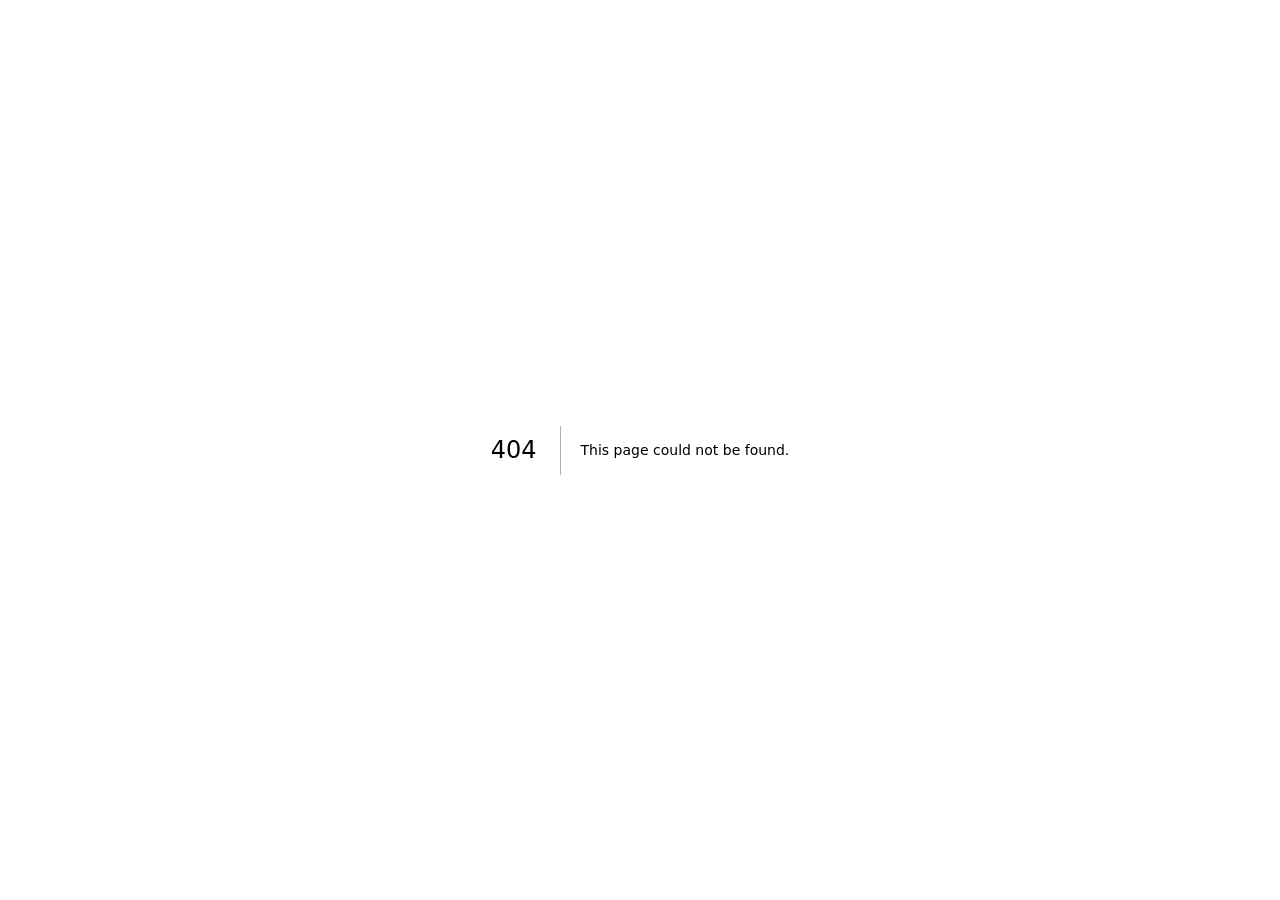
==== 404/index.html @ 416283ec "Publish KineGrant static mirror" ====
<!DOCTYPE html><html lang="en"><head><meta charSet="utf-8"/><meta name="viewport" content="width=device-width, initial-scale=1"/><link rel="stylesheet" href="/_next/static/chunks/05wxyeda-lug-.css" data-precedence="next"/><link rel="preload" as="script" fetchPriority="low" href="/_next/static/chunks/0iv.5nzm~z~~9.js"/><script src="/_next/static/chunks/0exk0m7adlla-.js" async=""></script><script src="/_next/static/chunks/0lmq5h3l.1c9l.js" async=""></script><script src="/_next/static/chunks/05ruqmfx568d3.js" async=""></script><script src="/_next/static/chunks/turbopack-05.h6div.1amm.js" async=""></script><script src="/_next/static/chunks/0pi6sxr_8rcpf.js" async=""></script><script src="/_next/static/chunks/176op1ci1oflp.js" async=""></script><meta name="robots" content="noindex"/><title>404: This page could not be found.</title><title>KineGrant | Physical AI Authorization Protocol</title><meta name="description" content="KineGrant is an experimental open protocol for authorizing specific robot and machine actions with short-lived capabilities, local verification, replay protection, and signed receipts."/><meta name="application-name" content="KineGrant Protocol"/><link rel="author" href="https://github.com/zoahdev/kinegrant-protocol"/><meta name="author" content="KineGrant contributors"/><link rel="manifest" href="/manifest.webmanifest"/><meta name="keywords" content="physical AI authorization,robot authorization protocol,machine authorization,robotics security,embodied AI security,short-lived capability,local action gate,replay protection,signed action receipt,KGP-001,物理 AI 授权,机器人动作授权,机器行动权限,具身智能安全"/><meta name="referrer" content="strict-origin-when-cross-origin"/><meta name="creator" content="KineGrant contributors"/><meta name="publisher" content="KineGrant contributors"/><meta name="robots" content="index, follow"/><meta name="googlebot" content="index, follow, max-video-preview:-1, max-image-preview:large, max-snippet:-1"/><meta name="category" content="technology"/><meta name="codex-preview" content="development"/><link rel="canonical" href="https://zoahdev.github.io/"/><link rel="alternate" type="text/plain" href="https://zoahdev.github.io/llms.txt" title="KineGrant machine-readable project summary"/><link rel="alternate" type="text/plain" href="https://zoahdev.github.io/llms-zh.txt" title="KineGrant 中文机器可读摘要"/><meta property="og:title" content="KineGrant | Physical AI Authorization Protocol"/><meta property="og:description" content="An open permission layer between AI decisions and physical machine actions: request, policy, short-lived capability, local gate, action, signed receipt."/><meta property="og:url" content="https://zoahdev.github.io/"/><meta property="og:site_name" content="KineGrant Protocol"/><meta property="og:locale" content="en_US"/><meta property="og:image" content="https://zoahdev.github.io/kinegrant-og.png"/><meta property="og:image:width" content="1200"/><meta property="og:image:height" content="630"/><meta property="og:image:alt" content="KineGrant authorization infrastructure for Physical AI"/><meta property="og:type" content="website"/><meta name="twitter:card" content="summary_large_image"/><meta name="twitter:title" content="KineGrant | Physical AI Authorization Protocol"/><meta name="twitter:description" content="An open permission layer between AI decisions and physical machine actions."/><meta name="twitter:image" content="https://zoahdev.github.io/kinegrant-og.png"/><link rel="shortcut icon" href="/favicon.svg"/><link rel="icon" href="/favicon.svg"/><link rel="apple-touch-icon" href="/favicon.svg"/><script src="/_next/static/chunks/03~yq9q893hmn.js" noModule=""></script></head><body><div hidden=""><!--$--><!--/$--></div><div style="font-family:system-ui,&quot;Segoe UI&quot;,Roboto,Helvetica,Arial,sans-serif,&quot;Apple Color Emoji&quot;,&quot;Segoe UI Emoji&quot;;height:100vh;text-align:center;display:flex;flex-direction:column;align-items:center;justify-content:center"><div><style>body{color:#000;background:#fff;margin:0}.next-error-h1{border-right:1px solid rgba(0,0,0,.3)}@media (prefers-color-scheme:dark){body{color:#fff;background:#000}.next-error-h1{border-right:1px solid rgba(255,255,255,.3)}}</style><h1 class="next-error-h1" style="display:inline-block;margin:0 20px 0 0;padding:0 23px 0 0;font-size:24px;font-weight:500;vertical-align:top;line-height:49px">404</h1><div style="display:inline-block"><h2 style="font-size:14px;font-weight:400;line-height:49px;margin:0">This page could not be found.</h2></div></div></div><!--$--><!--/$--><script src="/_next/static/chunks/0iv.5nzm~z~~9.js" id="_R_" async=""></script><script>(self.__next_f=self.__next_f||[]).push([0])</script><script>self.__next_f.push([1,"1:\"$Sreact.fragment\"\n2:I[39011,[\"/_next/static/chunks/0pi6sxr_8rcpf.js\",\"/_next/static/chunks/176op1ci1oflp.js\"],\"default\"]\n3:I[37771,[\"/_next/static/chunks/0pi6sxr_8rcpf.js\",\"/_next/static/chunks/176op1ci1oflp.js\"],\"default\"]\n4:I[6391,[\"/_next/static/chunks/0pi6sxr_8rcpf.js\",\"/_next/static/chunks/176op1ci1oflp.js\"],\"OutletBoundary\"]\n5:\"$Sreact.suspense\"\n8:I[6391,[\"/_next/static/chunks/0pi6sxr_8rcpf.js\",\"/_next/static/chunks/176op1ci1oflp.js\"],\"ViewportBoundary\"]\na:I[6391,[\"/_next/static/chunks/0pi6sxr_8rcpf.js\",\"/_next/static/chunks/176op1ci1oflp.js\"],\"MetadataBoundary\"]\nc:I[65857,[\"/_next/static/chunks/0pi6sxr_8rcpf.js\",\"/_next/static/chunks/176op1ci1oflp.js\"],\"default\",1]\n:HL[\"/_next/static/chunks/05wxyeda-lug-.css\",\"style\"]\n"])</script><script>self.__next_f.push([1,"0:{\"P\":null,\"c\":[\"\",\"_not-found\",\"\"],\"q\":\"\",\"i\":false,\"f\":[[[\"\",{\"children\":[\"/_not-found\",{\"children\":[\"__PAGE__\",{}]}]},\"$undefined\",\"$undefined\",16],[[\"$\",\"$1\",\"c\",{\"children\":[[[\"$\",\"link\",\"0\",{\"rel\":\"stylesheet\",\"href\":\"/_next/static/chunks/05wxyeda-lug-.css\",\"precedence\":\"next\",\"crossOrigin\":\"$undefined\",\"nonce\":\"$undefined\"}],[\"$\",\"script\",\"script-0\",{\"src\":\"/_next/static/chunks/0pi6sxr_8rcpf.js\",\"async\":true,\"nonce\":\"$undefined\"}],[\"$\",\"script\",\"script-1\",{\"src\":\"/_next/static/chunks/176op1ci1oflp.js\",\"async\":true,\"nonce\":\"$undefined\"}]],[\"$\",\"html\",null,{\"lang\":\"en\",\"children\":[\"$\",\"body\",null,{\"children\":[\"$\",\"$L2\",null,{\"parallelRouterKey\":\"children\",\"error\":\"$undefined\",\"errorStyles\":\"$undefined\",\"errorScripts\":\"$undefined\",\"template\":[\"$\",\"$L3\",null,{}],\"templateStyles\":\"$undefined\",\"templateScripts\":\"$undefined\",\"notFound\":[[[\"$\",\"title\",null,{\"children\":\"404: This page could not be found.\"}],[\"$\",\"div\",null,{\"style\":{\"fontFamily\":\"system-ui,\\\"Segoe UI\\\",Roboto,Helvetica,Arial,sans-serif,\\\"Apple Color Emoji\\\",\\\"Segoe UI Emoji\\\"\",\"height\":\"100vh\",\"textAlign\":\"center\",\"display\":\"flex\",\"flexDirection\":\"column\",\"alignItems\":\"center\",\"justifyContent\":\"center\"},\"children\":[\"$\",\"div\",null,{\"children\":[[\"$\",\"style\",null,{\"dangerouslySetInnerHTML\":{\"__html\":\"body{color:#000;background:#fff;margin:0}.next-error-h1{border-right:1px solid rgba(0,0,0,.3)}@media (prefers-color-scheme:dark){body{color:#fff;background:#000}.next-error-h1{border-right:1px solid rgba(255,255,255,.3)}}\"}}],[\"$\",\"h1\",null,{\"className\":\"next-error-h1\",\"style\":{\"display\":\"inline-block\",\"margin\":\"0 20px 0 0\",\"padding\":\"0 23px 0 0\",\"fontSize\":24,\"fontWeight\":500,\"verticalAlign\":\"top\",\"lineHeight\":\"49px\"},\"children\":404}],[\"$\",\"div\",null,{\"style\":{\"display\":\"inline-block\"},\"children\":[\"$\",\"h2\",null,{\"style\":{\"fontSize\":14,\"fontWeight\":400,\"lineHeight\":\"49px\",\"margin\":0},\"children\":\"This page could not be found.\"}]}]]}]}]],[]],\"forbidden\":\"$undefined\",\"unauthorized\":\"$undefined\"}]}]}]]}],{\"children\":[[\"$\",\"$1\",\"c\",{\"children\":[null,[\"$\",\"$L2\",null,{\"parallelRouterKey\":\"children\",\"error\":\"$undefined\",\"errorStyles\":\"$undefined\",\"errorScripts\":\"$undefined\",\"template\":[\"$\",\"$L3\",null,{}],\"templateStyles\":\"$undefined\",\"templateScripts\":\"$undefined\",\"notFound\":\"$undefined\",\"forbidden\":\"$undefined\",\"unauthorized\":\"$undefined\"}]]}],{\"children\":[[\"$\",\"$1\",\"c\",{\"children\":[[[\"$\",\"title\",null,{\"children\":\"404: This page could not be found.\"}],[\"$\",\"div\",null,{\"style\":\"$0:f:0:1:0:props:children:1:props:children:props:children:props:notFound:0:1:props:style\",\"children\":[\"$\",\"div\",null,{\"children\":[[\"$\",\"style\",null,{\"dangerouslySetInnerHTML\":{\"__html\":\"body{color:#000;background:#fff;margin:0}.next-error-h1{border-right:1px solid rgba(0,0,0,.3)}@media (prefers-color-scheme:dark){body{color:#fff;background:#000}.next-error-h1{border-right:1px solid rgba(255,255,255,.3)}}\"}}],[\"$\",\"h1\",null,{\"className\":\"next-error-h1\",\"style\":\"$0:f:0:1:0:props:children:1:props:children:props:children:props:notFound:0:1:props:children:props:children:1:props:style\",\"children\":404}],[\"$\",\"div\",null,{\"style\":\"$0:f:0:1:0:props:children:1:props:children:props:children:props:notFound:0:1:props:children:props:children:2:props:style\",\"children\":[\"$\",\"h2\",null,{\"style\":\"$0:f:0:1:0:props:children:1:props:children:props:children:props:notFound:0:1:props:children:props:children:2:props:children:props:style\",\"children\":\"This page could not be found.\"}]}]]}]}]],null,[\"$\",\"$L4\",null,{\"children\":[\"$\",\"$5\",null,{\"name\":\"Next.MetadataOutlet\",\"children\":\"$@6\"}]}]]}],{},null,false,null]},null,false,\"$@7\"]},null,false,null],[\"$\",\"$1\",\"h\",{\"children\":[[\"$\",\"meta\",null,{\"name\":\"robots\",\"content\":\"noindex\"}],[\"$\",\"$L8\",null,{\"children\":\"$L9\"}],[\"$\",\"div\",null,{\"hidden\":true,\"children\":[\"$\",\"$La\",null,{\"children\":[\"$\",\"$5\",null,{\"name\":\"Next.Metadata\",\"children\":\"$Lb\"}]}]}],null]}],false]],\"m\":\"$undefined\",\"G\":[\"$c\",[[\"$\",\"link\",\"0\",{\"rel\":\"stylesheet\",\"href\":\"/_next/static/chunks/05wxyeda-lug-.css\",\"precedence\":\"next\",\"crossOrigin\":\"$undefined\",\"nonce\":\"$undefined\"}]]],\"S\":true,\"h\":null,\"s\":\"$undefined\",\"l\":\"$undefined\",\"p\":\"$undefined\",\"d\":\"$undefined\",\"b\":\"Wu-UMVhbL7AXrBmIjiFfV\"}\n"])</script><script>self.__next_f.push([1,"d:[]\n7:\"$Wd\"\n"])</script><script>self.__next_f.push([1,"9:[[\"$\",\"meta\",\"0\",{\"charSet\":\"utf-8\"}],[\"$\",\"meta\",\"1\",{\"name\":\"viewport\",\"content\":\"width=device-width, initial-scale=1\"}]]\n"])</script><script>self.__next_f.push([1,"e:I[35167,[\"/_next/static/chunks/0pi6sxr_8rcpf.js\",\"/_next/static/chunks/176op1ci1oflp.js\"],\"IconMark\"]\n6:null\n"])</script><script>self.__next_f.push([1,"b:[[\"$\",\"title\",\"0\",{\"children\":\"KineGrant | Physical AI Authorization Protocol\"}],[\"$\",\"meta\",\"1\",{\"name\":\"description\",\"content\":\"KineGrant is an experimental open protocol for authorizing specific robot and machine actions with short-lived capabilities, local verification, replay protection, and signed receipts.\"}],[\"$\",\"meta\",\"2\",{\"name\":\"application-name\",\"content\":\"KineGrant Protocol\"}],[\"$\",\"link\",\"3\",{\"rel\":\"author\",\"href\":\"https://github.com/zoahdev/kinegrant-protocol\"}],[\"$\",\"meta\",\"4\",{\"name\":\"author\",\"content\":\"KineGrant contributors\"}],[\"$\",\"link\",\"5\",{\"rel\":\"manifest\",\"href\":\"/manifest.webmanifest\",\"crossOrigin\":\"$undefined\"}],[\"$\",\"meta\",\"6\",{\"name\":\"keywords\",\"content\":\"physical AI authorization,robot authorization protocol,machine authorization,robotics security,embodied AI security,short-lived capability,local action gate,replay protection,signed action receipt,KGP-001,物理 AI 授权,机器人动作授权,机器行动权限,具身智能安全\"}],[\"$\",\"meta\",\"7\",{\"name\":\"referrer\",\"content\":\"strict-origin-when-cross-origin\"}],[\"$\",\"meta\",\"8\",{\"name\":\"creator\",\"content\":\"KineGrant contributors\"}],[\"$\",\"meta\",\"9\",{\"name\":\"publisher\",\"content\":\"KineGrant contributors\"}],[\"$\",\"meta\",\"10\",{\"name\":\"robots\",\"content\":\"index, follow\"}],[\"$\",\"meta\",\"11\",{\"name\":\"googlebot\",\"content\":\"index, follow, max-video-preview:-1, max-image-preview:large, max-snippet:-1\"}],[\"$\",\"meta\",\"12\",{\"name\":\"category\",\"content\":\"technology\"}],[\"$\",\"meta\",\"13\",{\"name\":\"codex-preview\",\"content\":\"development\"}],[\"$\",\"link\",\"14\",{\"rel\":\"canonical\",\"href\":\"https://zoahdev.github.io/\"}],[\"$\",\"link\",\"15\",{\"rel\":\"alternate\",\"type\":\"text/plain\",\"href\":\"https://zoahdev.github.io/llms.txt\",\"title\":\"KineGrant machine-readable project summary\"}],[\"$\",\"link\",\"16\",{\"rel\":\"alternate\",\"type\":\"text/plain\",\"href\":\"https://zoahdev.github.io/llms-zh.txt\",\"title\":\"KineGrant 中文机器可读摘要\"}],[\"$\",\"meta\",\"17\",{\"property\":\"og:title\",\"content\":\"KineGrant | Physical AI Authorization Protocol\"}],[\"$\",\"meta\",\"18\",{\"property\":\"og:description\",\"content\":\"An open permission layer between AI decisions and physical machine actions: request, policy, short-lived capability, local gate, action, signed receipt.\"}],[\"$\",\"meta\",\"19\",{\"property\":\"og:url\",\"content\":\"https://zoahdev.github.io/\"}],[\"$\",\"meta\",\"20\",{\"property\":\"og:site_name\",\"content\":\"KineGrant Protocol\"}],[\"$\",\"meta\",\"21\",{\"property\":\"og:locale\",\"content\":\"en_US\"}],[\"$\",\"meta\",\"22\",{\"property\":\"og:image\",\"content\":\"https://zoahdev.github.io/kinegrant-og.png\"}],[\"$\",\"meta\",\"23\",{\"property\":\"og:image:width\",\"content\":\"1200\"}],[\"$\",\"meta\",\"24\",{\"property\":\"og:image:height\",\"content\":\"630\"}],[\"$\",\"meta\",\"25\",{\"property\":\"og:image:alt\",\"content\":\"KineGrant authorization infrastructure for Physical AI\"}],[\"$\",\"meta\",\"26\",{\"property\":\"og:type\",\"content\":\"website\"}],[\"$\",\"meta\",\"27\",{\"name\":\"twitter:card\",\"content\":\"summary_large_image\"}],[\"$\",\"meta\",\"28\",{\"name\":\"twitter:title\",\"content\":\"KineGrant | Physical AI Authorization Protocol\"}],[\"$\",\"meta\",\"29\",{\"name\":\"twitter:description\",\"content\":\"An open permission layer between AI decisions and physical machine actions.\"}],[\"$\",\"meta\",\"30\",{\"name\":\"twitter:image\",\"content\":\"https://zoahdev.github.io/kinegrant-og.png\"}],[\"$\",\"link\",\"31\",{\"rel\":\"shortcut icon\",\"href\":\"/favicon.svg\"}],[\"$\",\"link\",\"32\",{\"rel\":\"icon\",\"href\":\"/favicon.svg\"}],[\"$\",\"link\",\"33\",{\"rel\":\"apple-touch-icon\",\"href\":\"/favicon.svg\"}],[\"$\",\"$Le\",\"34\",{}]]\n"])</script></body></html>
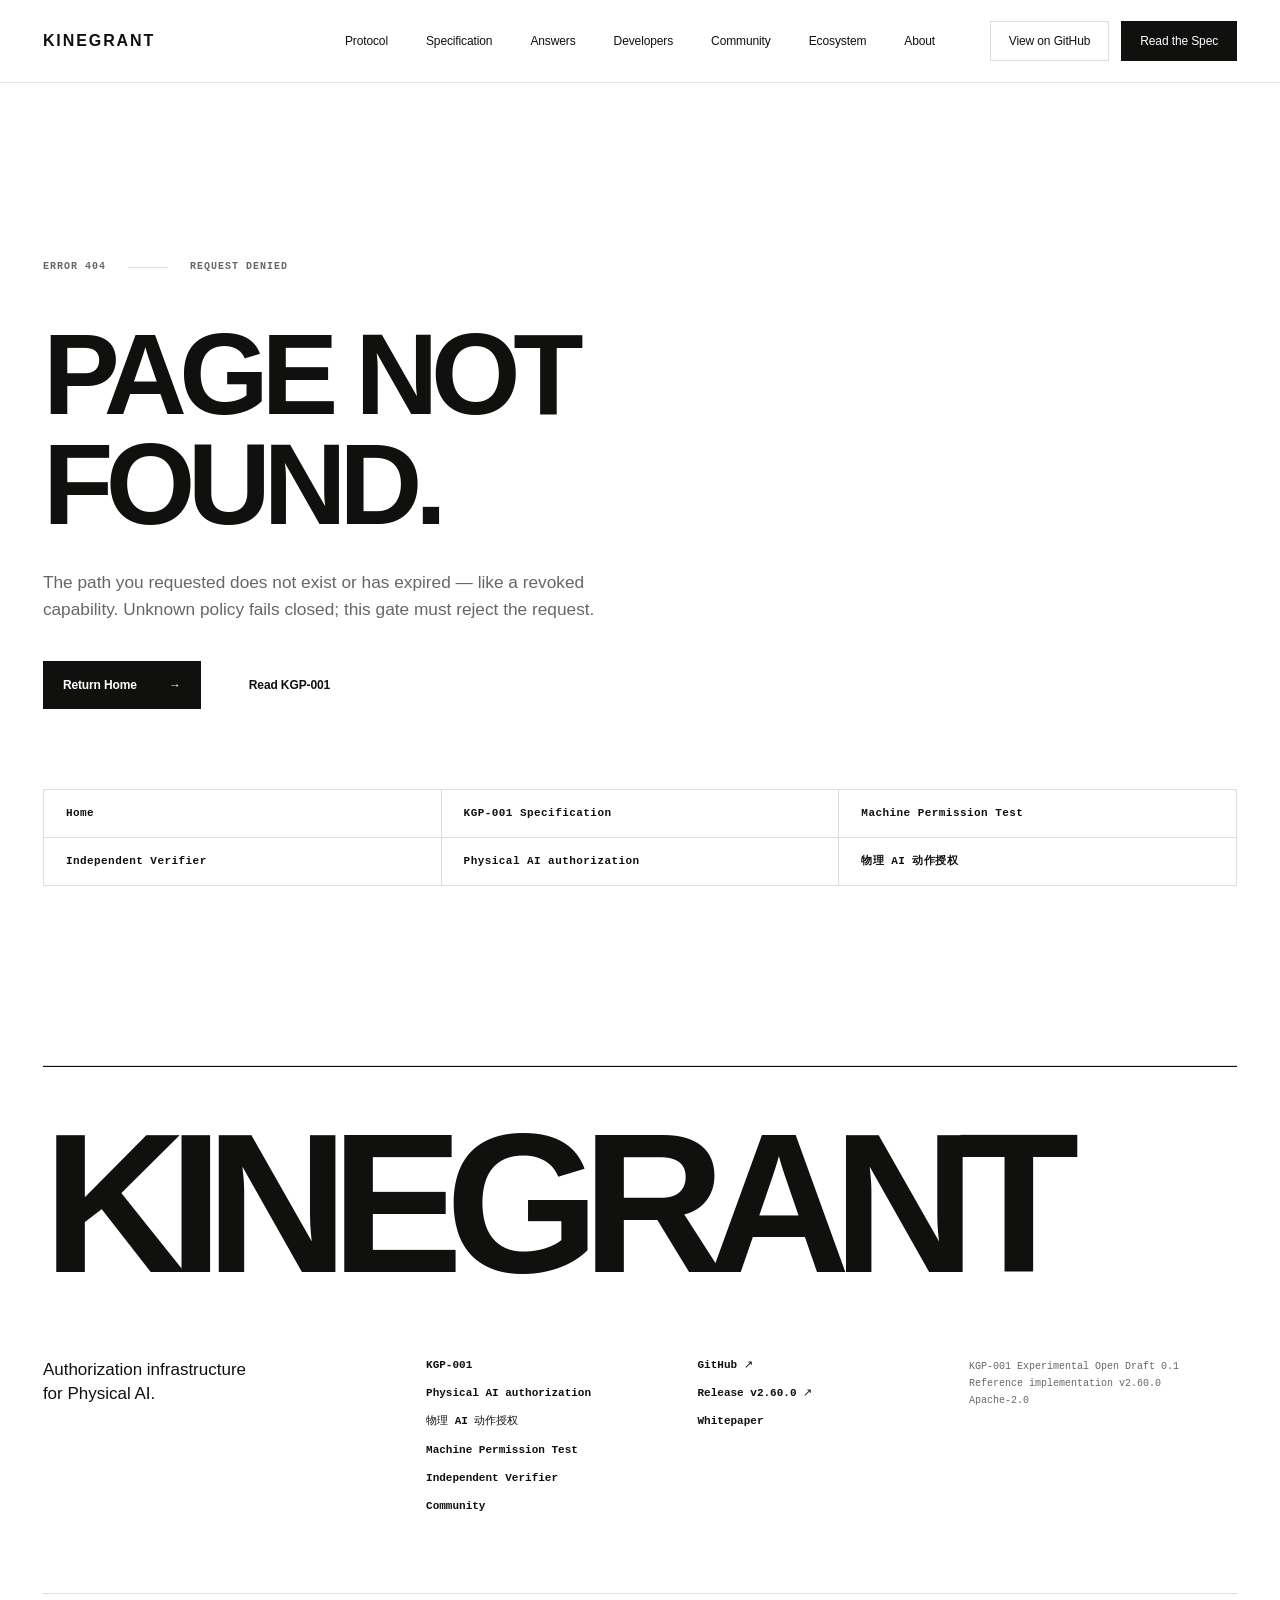
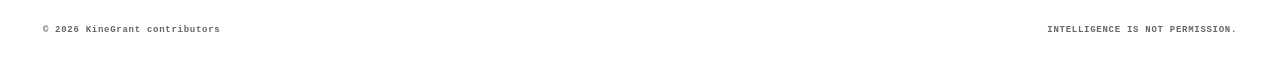
==== commit 8886c040: "Publish static mirror with community pages" ====
--- a/404/index.html
+++ b/404/index.html
@@ -1 +1 @@
-<!DOCTYPE html><html lang="en"><head><meta charSet="utf-8"/><meta name="viewport" content="width=device-width, initial-scale=1"/><link rel="stylesheet" href="/_next/static/chunks/05wxyeda-lug-.css" data-precedence="next"/><link rel="preload" as="script" fetchPriority="low" href="/_next/static/chunks/0iv.5nzm~z~~9.js"/><script src="/_next/static/chunks/0exk0m7adlla-.js" async=""></script><script src="/_next/static/chunks/0lmq5h3l.1c9l.js" async=""></script><script src="/_next/static/chunks/05ruqmfx568d3.js" async=""></script><script src="/_next/static/chunks/turbopack-05.h6div.1amm.js" async=""></script><script src="/_next/static/chunks/0pi6sxr_8rcpf.js" async=""></script><script src="/_next/static/chunks/176op1ci1oflp.js" async=""></script><meta name="robots" content="noindex"/><title>404: This page could not be found.</title><title>KineGrant | Physical AI Authorization Protocol</title><meta name="description" content="KineGrant is an experimental open protocol for authorizing specific robot and machine actions with short-lived capabilities, local verification, replay protection, and signed receipts."/><meta name="application-name" content="KineGrant Protocol"/><link rel="author" href="https://github.com/zoahdev/kinegrant-protocol"/><meta name="author" content="KineGrant contributors"/><link rel="manifest" href="/manifest.webmanifest"/><meta name="keywords" content="physical AI authorization,robot authorization protocol,machine authorization,robotics security,embodied AI security,short-lived capability,local action gate,replay protection,signed action receipt,KGP-001,物理 AI 授权,机器人动作授权,机器行动权限,具身智能安全"/><meta name="referrer" content="strict-origin-when-cross-origin"/><meta name="creator" content="KineGrant contributors"/><meta name="publisher" content="KineGrant contributors"/><meta name="robots" content="index, follow"/><meta name="googlebot" content="index, follow, max-video-preview:-1, max-image-preview:large, max-snippet:-1"/><meta name="category" content="technology"/><meta name="codex-preview" content="development"/><link rel="canonical" href="https://zoahdev.github.io/"/><link rel="alternate" type="text/plain" href="https://zoahdev.github.io/llms.txt" title="KineGrant machine-readable project summary"/><link rel="alternate" type="text/plain" href="https://zoahdev.github.io/llms-zh.txt" title="KineGrant 中文机器可读摘要"/><meta property="og:title" content="KineGrant | Physical AI Authorization Protocol"/><meta property="og:description" content="An open permission layer between AI decisions and physical machine actions: request, policy, short-lived capability, local gate, action, signed receipt."/><meta property="og:url" content="https://zoahdev.github.io/"/><meta property="og:site_name" content="KineGrant Protocol"/><meta property="og:locale" content="en_US"/><meta property="og:image" content="https://zoahdev.github.io/kinegrant-og.png"/><meta property="og:image:width" content="1200"/><meta property="og:image:height" content="630"/><meta property="og:image:alt" content="KineGrant authorization infrastructure for Physical AI"/><meta property="og:type" content="website"/><meta name="twitter:card" content="summary_large_image"/><meta name="twitter:title" content="KineGrant | Physical AI Authorization Protocol"/><meta name="twitter:description" content="An open permission layer between AI decisions and physical machine actions."/><meta name="twitter:image" content="https://zoahdev.github.io/kinegrant-og.png"/><link rel="shortcut icon" href="/favicon.svg"/><link rel="icon" href="/favicon.svg"/><link rel="apple-touch-icon" href="/favicon.svg"/><script src="/_next/static/chunks/03~yq9q893hmn.js" noModule=""></script></head><body><div hidden=""><!--$--><!--/$--></div><div style="font-family:system-ui,&quot;Segoe UI&quot;,Roboto,Helvetica,Arial,sans-serif,&quot;Apple Color Emoji&quot;,&quot;Segoe UI Emoji&quot;;height:100vh;text-align:center;display:flex;flex-direction:column;align-items:center;justify-content:center"><div><style>body{color:#000;background:#fff;margin:0}.next-error-h1{border-right:1px solid rgba(0,0,0,.3)}@media (prefers-color-scheme:dark){body{color:#fff;background:#000}.next-error-h1{border-right:1px solid rgba(255,255,255,.3)}}</style><h1 class="next-error-h1" style="display:inline-block;margin:0 20px 0 0;padding:0 23px 0 0;font-size:24px;font-weight:500;vertical-align:top;line-height:49px">404</h1><div style="display:inline-block"><h2 style="font-size:14px;font-weight:400;line-height:49px;margin:0">This page could not be found.</h2></div></div></div><!--$--><!--/$--><script src="/_next/static/chunks/0iv.5nzm~z~~9.js" id="_R_" async=""></script><script>(self.__next_f=self.__next_f||[]).push([0])</script><script>self.__next_f.push([1,"1:\"$Sreact.fragment\"\n2:I[39011,[\"/_next/static/chunks/0pi6sxr_8rcpf.js\",\"/_next/static/chunks/176op1ci1oflp.js\"],\"default\"]\n3:I[37771,[\"/_next/static/chunks/0pi6sxr_8rcpf.js\",\"/_next/static/chunks/176op1ci1oflp.js\"],\"default\"]\n4:I[6391,[\"/_next/static/chunks/0pi6sxr_8rcpf.js\",\"/_next/static/chunks/176op1ci1oflp.js\"],\"OutletBoundary\"]\n5:\"$Sreact.suspense\"\n8:I[6391,[\"/_next/static/chunks/0pi6sxr_8rcpf.js\",\"/_next/static/chunks/176op1ci1oflp.js\"],\"ViewportBoundary\"]\na:I[6391,[\"/_next/static/chunks/0pi6sxr_8rcpf.js\",\"/_next/static/chunks/176op1ci1oflp.js\"],\"MetadataBoundary\"]\nc:I[65857,[\"/_next/static/chunks/0pi6sxr_8rcpf.js\",\"/_next/static/chunks/176op1ci1oflp.js\"],\"default\",1]\n:HL[\"/_next/static/chunks/05wxyeda-lug-.css\",\"style\"]\n"])</script><script>self.__next_f.push([1,"0:{\"P\":null,\"c\":[\"\",\"_not-found\",\"\"],\"q\":\"\",\"i\":false,\"f\":[[[\"\",{\"children\":[\"/_not-found\",{\"children\":[\"__PAGE__\",{}]}]},\"$undefined\",\"$undefined\",16],[[\"$\",\"$1\",\"c\",{\"children\":[[[\"$\",\"link\",\"0\",{\"rel\":\"stylesheet\",\"href\":\"/_next/static/chunks/05wxyeda-lug-.css\",\"precedence\":\"next\",\"crossOrigin\":\"$undefined\",\"nonce\":\"$undefined\"}],[\"$\",\"script\",\"script-0\",{\"src\":\"/_next/static/chunks/0pi6sxr_8rcpf.js\",\"async\":true,\"nonce\":\"$undefined\"}],[\"$\",\"script\",\"script-1\",{\"src\":\"/_next/static/chunks/176op1ci1oflp.js\",\"async\":true,\"nonce\":\"$undefined\"}]],[\"$\",\"html\",null,{\"lang\":\"en\",\"children\":[\"$\",\"body\",null,{\"children\":[\"$\",\"$L2\",null,{\"parallelRouterKey\":\"children\",\"error\":\"$undefined\",\"errorStyles\":\"$undefined\",\"errorScripts\":\"$undefined\",\"template\":[\"$\",\"$L3\",null,{}],\"templateStyles\":\"$undefined\",\"templateScripts\":\"$undefined\",\"notFound\":[[[\"$\",\"title\",null,{\"children\":\"404: This page could not be found.\"}],[\"$\",\"div\",null,{\"style\":{\"fontFamily\":\"system-ui,\\\"Segoe UI\\\",Roboto,Helvetica,Arial,sans-serif,\\\"Apple Color Emoji\\\",\\\"Segoe UI Emoji\\\"\",\"height\":\"100vh\",\"textAlign\":\"center\",\"display\":\"flex\",\"flexDirection\":\"column\",\"alignItems\":\"center\",\"justifyContent\":\"center\"},\"children\":[\"$\",\"div\",null,{\"children\":[[\"$\",\"style\",null,{\"dangerouslySetInnerHTML\":{\"__html\":\"body{color:#000;background:#fff;margin:0}.next-error-h1{border-right:1px solid rgba(0,0,0,.3)}@media (prefers-color-scheme:dark){body{color:#fff;background:#000}.next-error-h1{border-right:1px solid rgba(255,255,255,.3)}}\"}}],[\"$\",\"h1\",null,{\"className\":\"next-error-h1\",\"style\":{\"display\":\"inline-block\",\"margin\":\"0 20px 0 0\",\"padding\":\"0 23px 0 0\",\"fontSize\":24,\"fontWeight\":500,\"verticalAlign\":\"top\",\"lineHeight\":\"49px\"},\"children\":404}],[\"$\",\"div\",null,{\"style\":{\"display\":\"inline-block\"},\"children\":[\"$\",\"h2\",null,{\"style\":{\"fontSize\":14,\"fontWeight\":400,\"lineHeight\":\"49px\",\"margin\":0},\"children\":\"This page could not be found.\"}]}]]}]}]],[]],\"forbidden\":\"$undefined\",\"unauthorized\":\"$undefined\"}]}]}]]}],{\"children\":[[\"$\",\"$1\",\"c\",{\"children\":[null,[\"$\",\"$L2\",null,{\"parallelRouterKey\":\"children\",\"error\":\"$undefined\",\"errorStyles\":\"$undefined\",\"errorScripts\":\"$undefined\",\"template\":[\"$\",\"$L3\",null,{}],\"templateStyles\":\"$undefined\",\"templateScripts\":\"$undefined\",\"notFound\":\"$undefined\",\"forbidden\":\"$undefined\",\"unauthorized\":\"$undefined\"}]]}],{\"children\":[[\"$\",\"$1\",\"c\",{\"children\":[[[\"$\",\"title\",null,{\"children\":\"404: This page could not be found.\"}],[\"$\",\"div\",null,{\"style\":\"$0:f:0:1:0:props:children:1:props:children:props:children:props:notFound:0:1:props:style\",\"children\":[\"$\",\"div\",null,{\"children\":[[\"$\",\"style\",null,{\"dangerouslySetInnerHTML\":{\"__html\":\"body{color:#000;background:#fff;margin:0}.next-error-h1{border-right:1px solid rgba(0,0,0,.3)}@media (prefers-color-scheme:dark){body{color:#fff;background:#000}.next-error-h1{border-right:1px solid rgba(255,255,255,.3)}}\"}}],[\"$\",\"h1\",null,{\"className\":\"next-error-h1\",\"style\":\"$0:f:0:1:0:props:children:1:props:children:props:children:props:notFound:0:1:props:children:props:children:1:props:style\",\"children\":404}],[\"$\",\"div\",null,{\"style\":\"$0:f:0:1:0:props:children:1:props:children:props:children:props:notFound:0:1:props:children:props:children:2:props:style\",\"children\":[\"$\",\"h2\",null,{\"style\":\"$0:f:0:1:0:props:children:1:props:children:props:children:props:notFound:0:1:props:children:props:children:2:props:children:props:style\",\"children\":\"This page could not be found.\"}]}]]}]}]],null,[\"$\",\"$L4\",null,{\"children\":[\"$\",\"$5\",null,{\"name\":\"Next.MetadataOutlet\",\"children\":\"$@6\"}]}]]}],{},null,false,null]},null,false,\"$@7\"]},null,false,null],[\"$\",\"$1\",\"h\",{\"children\":[[\"$\",\"meta\",null,{\"name\":\"robots\",\"content\":\"noindex\"}],[\"$\",\"$L8\",null,{\"children\":\"$L9\"}],[\"$\",\"div\",null,{\"hidden\":true,\"children\":[\"$\",\"$La\",null,{\"children\":[\"$\",\"$5\",null,{\"name\":\"Next.Metadata\",\"children\":\"$Lb\"}]}]}],null]}],false]],\"m\":\"$undefined\",\"G\":[\"$c\",[[\"$\",\"link\",\"0\",{\"rel\":\"stylesheet\",\"href\":\"/_next/static/chunks/05wxyeda-lug-.css\",\"precedence\":\"next\",\"crossOrigin\":\"$undefined\",\"nonce\":\"$undefined\"}]]],\"S\":true,\"h\":null,\"s\":\"$undefined\",\"l\":\"$undefined\",\"p\":\"$undefined\",\"d\":\"$undefined\",\"b\":\"Wu-UMVhbL7AXrBmIjiFfV\"}\n"])</script><script>self.__next_f.push([1,"d:[]\n7:\"$Wd\"\n"])</script><script>self.__next_f.push([1,"9:[[\"$\",\"meta\",\"0\",{\"charSet\":\"utf-8\"}],[\"$\",\"meta\",\"1\",{\"name\":\"viewport\",\"content\":\"width=device-width, initial-scale=1\"}]]\n"])</script><script>self.__next_f.push([1,"e:I[35167,[\"/_next/static/chunks/0pi6sxr_8rcpf.js\",\"/_next/static/chunks/176op1ci1oflp.js\"],\"IconMark\"]\n6:null\n"])</script><script>self.__next_f.push([1,"b:[[\"$\",\"title\",\"0\",{\"children\":\"KineGrant | Physical AI Authorization Protocol\"}],[\"$\",\"meta\",\"1\",{\"name\":\"description\",\"content\":\"KineGrant is an experimental open protocol for authorizing specific robot and machine actions with short-lived capabilities, local verification, replay protection, and signed receipts.\"}],[\"$\",\"meta\",\"2\",{\"name\":\"application-name\",\"content\":\"KineGrant Protocol\"}],[\"$\",\"link\",\"3\",{\"rel\":\"author\",\"href\":\"https://github.com/zoahdev/kinegrant-protocol\"}],[\"$\",\"meta\",\"4\",{\"name\":\"author\",\"content\":\"KineGrant contributors\"}],[\"$\",\"link\",\"5\",{\"rel\":\"manifest\",\"href\":\"/manifest.webmanifest\",\"crossOrigin\":\"$undefined\"}],[\"$\",\"meta\",\"6\",{\"name\":\"keywords\",\"content\":\"physical AI authorization,robot authorization protocol,machine authorization,robotics security,embodied AI security,short-lived capability,local action gate,replay protection,signed action receipt,KGP-001,物理 AI 授权,机器人动作授权,机器行动权限,具身智能安全\"}],[\"$\",\"meta\",\"7\",{\"name\":\"referrer\",\"content\":\"strict-origin-when-cross-origin\"}],[\"$\",\"meta\",\"8\",{\"name\":\"creator\",\"content\":\"KineGrant contributors\"}],[\"$\",\"meta\",\"9\",{\"name\":\"publisher\",\"content\":\"KineGrant contributors\"}],[\"$\",\"meta\",\"10\",{\"name\":\"robots\",\"content\":\"index, follow\"}],[\"$\",\"meta\",\"11\",{\"name\":\"googlebot\",\"content\":\"index, follow, max-video-preview:-1, max-image-preview:large, max-snippet:-1\"}],[\"$\",\"meta\",\"12\",{\"name\":\"category\",\"content\":\"technology\"}],[\"$\",\"meta\",\"13\",{\"name\":\"codex-preview\",\"content\":\"development\"}],[\"$\",\"link\",\"14\",{\"rel\":\"canonical\",\"href\":\"https://zoahdev.github.io/\"}],[\"$\",\"link\",\"15\",{\"rel\":\"alternate\",\"type\":\"text/plain\",\"href\":\"https://zoahdev.github.io/llms.txt\",\"title\":\"KineGrant machine-readable project summary\"}],[\"$\",\"link\",\"16\",{\"rel\":\"alternate\",\"type\":\"text/plain\",\"href\":\"https://zoahdev.github.io/llms-zh.txt\",\"title\":\"KineGrant 中文机器可读摘要\"}],[\"$\",\"meta\",\"17\",{\"property\":\"og:title\",\"content\":\"KineGrant | Physical AI Authorization Protocol\"}],[\"$\",\"meta\",\"18\",{\"property\":\"og:description\",\"content\":\"An open permission layer between AI decisions and physical machine actions: request, policy, short-lived capability, local gate, action, signed receipt.\"}],[\"$\",\"meta\",\"19\",{\"property\":\"og:url\",\"content\":\"https://zoahdev.github.io/\"}],[\"$\",\"meta\",\"20\",{\"property\":\"og:site_name\",\"content\":\"KineGrant Protocol\"}],[\"$\",\"meta\",\"21\",{\"property\":\"og:locale\",\"content\":\"en_US\"}],[\"$\",\"meta\",\"22\",{\"property\":\"og:image\",\"content\":\"https://zoahdev.github.io/kinegrant-og.png\"}],[\"$\",\"meta\",\"23\",{\"property\":\"og:image:width\",\"content\":\"1200\"}],[\"$\",\"meta\",\"24\",{\"property\":\"og:image:height\",\"content\":\"630\"}],[\"$\",\"meta\",\"25\",{\"property\":\"og:image:alt\",\"content\":\"KineGrant authorization infrastructure for Physical AI\"}],[\"$\",\"meta\",\"26\",{\"property\":\"og:type\",\"content\":\"website\"}],[\"$\",\"meta\",\"27\",{\"name\":\"twitter:card\",\"content\":\"summary_large_image\"}],[\"$\",\"meta\",\"28\",{\"name\":\"twitter:title\",\"content\":\"KineGrant | Physical AI Authorization Protocol\"}],[\"$\",\"meta\",\"29\",{\"name\":\"twitter:description\",\"content\":\"An open permission layer between AI decisions and physical machine actions.\"}],[\"$\",\"meta\",\"30\",{\"name\":\"twitter:image\",\"content\":\"https://zoahdev.github.io/kinegrant-og.png\"}],[\"$\",\"link\",\"31\",{\"rel\":\"shortcut icon\",\"href\":\"/favicon.svg\"}],[\"$\",\"link\",\"32\",{\"rel\":\"icon\",\"href\":\"/favicon.svg\"}],[\"$\",\"link\",\"33\",{\"rel\":\"apple-touch-icon\",\"href\":\"/favicon.svg\"}],[\"$\",\"$Le\",\"34\",{}]]\n"])</script></body></html>+<!DOCTYPE html><html lang="en"><head><meta charSet="utf-8"/><meta name="viewport" content="width=device-width, initial-scale=1"/><link rel="stylesheet" href="/_next/static/chunks/06x16lxllchft.css" data-precedence="next"/><link rel="preload" as="script" fetchPriority="low" href="/_next/static/chunks/0iv.5nzm~z~~9.js"/><script src="/_next/static/chunks/0exk0m7adlla-.js" async=""></script><script src="/_next/static/chunks/0lmq5h3l.1c9l.js" async=""></script><script src="/_next/static/chunks/05ruqmfx568d3.js" async=""></script><script src="/_next/static/chunks/turbopack-05.h6div.1amm.js" async=""></script><script src="/_next/static/chunks/0pi6sxr_8rcpf.js" async=""></script><script src="/_next/static/chunks/176op1ci1oflp.js" async=""></script><script src="/_next/static/chunks/0wh_ny3m1b9ks.js" async=""></script><meta name="robots" content="noindex"/><meta name="theme-color" content="#10110f"/><title>KineGrant | Physical AI Authorization Protocol</title><meta name="description" content="KineGrant is an experimental open protocol for authorizing specific robot and machine actions with short-lived capabilities, local verification, replay protection, and signed receipts."/><meta name="application-name" content="KineGrant Protocol"/><link rel="author" href="https://github.com/zoahdev/kinegrant-protocol"/><meta name="author" content="KineGrant contributors"/><link rel="manifest" href="/manifest.webmanifest"/><meta name="keywords" content="physical AI authorization,robot authorization protocol,machine authorization,robotics security,embodied AI security,short-lived capability,local action gate,replay protection,signed action receipt,KGP-001,物理 AI 授权,机器人动作授权,机器行动权限,具身智能安全"/><meta name="referrer" content="strict-origin-when-cross-origin"/><meta name="creator" content="KineGrant contributors"/><meta name="publisher" content="KineGrant contributors"/><meta name="robots" content="index, follow"/><meta name="googlebot" content="index, follow, max-video-preview:-1, max-image-preview:large, max-snippet:-1"/><meta name="category" content="technology"/><meta name="codex-preview" content="development"/><link rel="canonical" href="https://zoahdev.github.io/"/><link rel="alternate" hrefLang="en" href="https://zoahdev.github.io/physical-ai-authorization/"/><link rel="alternate" hrefLang="zh-CN" href="https://zoahdev.github.io/zh/physical-ai-authorization/"/><link rel="alternate" hrefLang="x-default" href="https://zoahdev.github.io/"/><link rel="alternate" type="text/plain" href="https://zoahdev.github.io/llms.txt" title="KineGrant machine-readable project summary"/><link rel="alternate" type="text/plain" href="https://zoahdev.github.io/llms-zh.txt" title="KineGrant 中文机器可读摘要"/><meta name="google-site-verification" content="ERwT14YnNWQRXcoz6u6xzMlmLJJ1to4QEuwVM_CMAgI"/><meta property="og:title" content="KineGrant | Physical AI Authorization Protocol"/><meta property="og:description" content="An open permission layer between AI decisions and physical machine actions: request, policy, short-lived capability, local gate, action, signed receipt."/><meta property="og:url" content="https://zoahdev.github.io/"/><meta property="og:site_name" content="KineGrant Protocol"/><meta property="og:locale" content="en_US"/><meta property="og:image" content="https://zoahdev.github.io/kinegrant-og.png"/><meta property="og:image:width" content="1200"/><meta property="og:image:height" content="630"/><meta property="og:image:alt" content="KineGrant authorization infrastructure for Physical AI"/><meta property="og:type" content="website"/><meta name="twitter:card" content="summary_large_image"/><meta name="twitter:title" content="KineGrant | Physical AI Authorization Protocol"/><meta name="twitter:description" content="An open permission layer between AI decisions and physical machine actions."/><meta name="twitter:image" content="https://zoahdev.github.io/kinegrant-og.png"/><link rel="shortcut icon" href="/favicon.svg"/><link rel="icon" href="/favicon.svg" type="image/svg+xml"/><link rel="apple-touch-icon" href="/apple-touch-icon.png"/><script src="/_next/static/chunks/03~yq9q893hmn.js" noModule=""></script></head><body><div hidden=""><!--$--><!--/$--></div><header class="site-header"><div class="shell nav-frame"><a class="wordmark" aria-label="KineGrant home" href="/">KINEGRANT</a><button class="menu-button" aria-expanded="false" aria-controls="site-menu"><span>MENU</span></button><nav class="site-menu " id="site-menu" aria-label="Primary navigation"><a href="/#protocol">Protocol</a><a href="/paper/">Specification</a><a href="/physical-ai-authorization/">Answers</a><a href="/#developers">Developers</a><a href="/community/">Community</a><a href="/#ecosystem">Ecosystem</a><a href="/#about">About</a></nav><div class="nav-actions"><a class="nav-github" href="https://github.com/zoahdev/kinegrant-protocol" target="_blank" rel="noreferrer">View on GitHub</a><a class="nav-action" href="/paper">Read the Spec</a></div></div></header><main><section class="shell not-found"><div class="not-found-rail"><span>ERROR 404</span><i></i><span>REQUEST DENIED</span></div><h1 class="not-found-title">PAGE NOT<br/>FOUND.</h1><p class="not-found-copy">The path you requested does not exist or has expired — like a revoked capability. Unknown policy fails closed; this gate must reject the request.</p><div class="not-found-actions"><a class="button button-dark" href="/">Return Home <span>→</span></a><a class="button button-text" href="/paper/">Read KGP-001</a></div><div class="not-found-ledger"><a href="/">Home</a><a href="/paper/">KGP-001 Specification</a><a href="/challenge/">Machine Permission Test</a><a href="/verify/">Independent Verifier</a><a href="/physical-ai-authorization/">Physical AI authorization</a><a href="/zh/physical-ai-authorization/">物理 AI 动作授权</a></div></section></main><footer class="site-footer shell"><div class="footer-name">KINEGRANT</div><div class="footer-grid"><p>Authorization infrastructure<br/>for Physical AI.</p><div><a href="/paper">KGP-001</a><a href="/physical-ai-authorization">Physical AI authorization</a><a href="/zh/physical-ai-authorization">物理 AI 动作授权</a><a href="/challenge">Machine Permission Test</a><a href="/verify">Independent Verifier</a><a href="/community">Community</a></div><div><a href="https://github.com/zoahdev/kinegrant-protocol" target="_blank" rel="noreferrer">GitHub ↗</a><a href="https://github.com/zoahdev/kinegrant-protocol/releases/tag/v2.60.0" target="_blank" rel="noreferrer">Release v2.60.0 ↗</a><a href="/KineGrant-KGP-001-Whitepaper-v0.1.pdf">Whitepaper</a></div><p class="footer-status">KGP-001 Experimental Open Draft 0.1<br/>Reference implementation v2.60.0<br/>Apache-2.0</p></div><div class="footer-bottom"><span>© 2026 KineGrant contributors</span><span>INTELLIGENCE IS NOT PERMISSION.</span></div></footer><!--$--><!--/$--><script src="/_next/static/chunks/0iv.5nzm~z~~9.js" id="_R_" async=""></script><script>(self.__next_f=self.__next_f||[]).push([0])</script><script>self.__next_f.push([1,"1:\"$Sreact.fragment\"\n2:I[39011,[\"/_next/static/chunks/0pi6sxr_8rcpf.js\",\"/_next/static/chunks/176op1ci1oflp.js\"],\"default\"]\n3:I[37771,[\"/_next/static/chunks/0pi6sxr_8rcpf.js\",\"/_next/static/chunks/176op1ci1oflp.js\"],\"default\"]\n4:I[83792,[\"/_next/static/chunks/0pi6sxr_8rcpf.js\",\"/_next/static/chunks/176op1ci1oflp.js\",\"/_next/static/chunks/0wh_ny3m1b9ks.js\"],\"SiteHeader\"]\n5:I[64911,[\"/_next/static/chunks/0pi6sxr_8rcpf.js\",\"/_next/static/chunks/176op1ci1oflp.js\",\"/_next/static/chunks/0wh_ny3m1b9ks.js\"],\"\"]\n6:I[83792,[\"/_next/static/chunks/0pi6sxr_8rcpf.js\",\"/_next/static/chunks/176op1ci1oflp.js\",\"/_next/static/chunks/0wh_ny3m1b9ks.js\"],\"SiteFooter\"]\n7:I[6391,[\"/_next/static/chunks/0pi6sxr_8rcpf.js\",\"/_next/static/chunks/176op1ci1oflp.js\"],\"OutletBoundary\"]\n8:\"$Sreact.suspense\"\nb:I[6391,[\"/_next/static/chunks/0pi6sxr_8rcpf.js\",\"/_next/static/chunks/176op1ci1oflp.js\"],\"ViewportBoundary\"]\nd:I[6391,[\"/_next/static/chunks/0pi6sxr_8rcpf.js\",\"/_next/static/chunks/176op1ci1oflp.js\"],\"MetadataBoundary\"]\nf:I[65857,[\"/_next/static/chunks/0pi6sxr_8rcpf.js\",\"/_next/static/chunks/176op1ci1oflp.js\"],\"default\",1]\n:HL[\"/_next/static/chunks/06x16lxllchft.css\",\"style\"]\n"])</script><script>self.__next_f.push([1,"0:{\"P\":null,\"c\":[\"\",\"_not-found\",\"\"],\"q\":\"\",\"i\":false,\"f\":[[[\"\",{\"children\":[\"/_not-found\",{\"children\":[\"__PAGE__\",{}]}]},\"$undefined\",\"$undefined\",16],[[\"$\",\"$1\",\"c\",{\"children\":[[[\"$\",\"link\",\"0\",{\"rel\":\"stylesheet\",\"href\":\"/_next/static/chunks/06x16lxllchft.css\",\"precedence\":\"next\",\"crossOrigin\":\"$undefined\",\"nonce\":\"$undefined\"}],[\"$\",\"script\",\"script-0\",{\"src\":\"/_next/static/chunks/0pi6sxr_8rcpf.js\",\"async\":true,\"nonce\":\"$undefined\"}],[\"$\",\"script\",\"script-1\",{\"src\":\"/_next/static/chunks/176op1ci1oflp.js\",\"async\":true,\"nonce\":\"$undefined\"}]],[\"$\",\"html\",null,{\"lang\":\"en\",\"children\":[\"$\",\"body\",null,{\"children\":[\"$\",\"$L2\",null,{\"parallelRouterKey\":\"children\",\"error\":\"$undefined\",\"errorStyles\":\"$undefined\",\"errorScripts\":\"$undefined\",\"template\":[\"$\",\"$L3\",null,{}],\"templateStyles\":\"$undefined\",\"templateScripts\":\"$undefined\",\"notFound\":[[[\"$\",\"$L4\",null,{}],[\"$\",\"main\",null,{\"children\":[\"$\",\"section\",null,{\"className\":\"shell not-found\",\"children\":[[\"$\",\"div\",null,{\"className\":\"not-found-rail\",\"children\":[[\"$\",\"span\",null,{\"children\":\"ERROR 404\"}],[\"$\",\"i\",null,{}],[\"$\",\"span\",null,{\"children\":\"REQUEST DENIED\"}]]}],[\"$\",\"h1\",null,{\"className\":\"not-found-title\",\"children\":[\"PAGE NOT\",[\"$\",\"br\",null,{}],\"FOUND.\"]}],[\"$\",\"p\",null,{\"className\":\"not-found-copy\",\"children\":\"The path you requested does not exist or has expired — like a revoked capability. Unknown policy fails closed; this gate must reject the request.\"}],[\"$\",\"div\",null,{\"className\":\"not-found-actions\",\"children\":[[\"$\",\"$L5\",null,{\"className\":\"button button-dark\",\"href\":\"/\",\"children\":[\"Return Home \",[\"$\",\"span\",null,{\"children\":\"→\"}]]}],[\"$\",\"$L5\",null,{\"className\":\"button button-text\",\"href\":\"/paper\",\"children\":\"Read KGP-001\"}]]}],[\"$\",\"div\",null,{\"className\":\"not-found-ledger\",\"children\":[[\"$\",\"$L5\",\"/\",{\"href\":\"/\",\"children\":\"Home\"}],[\"$\",\"$L5\",\"/paper\",{\"href\":\"/paper\",\"children\":\"KGP-001 Specification\"}],[\"$\",\"$L5\",\"/challenge\",{\"href\":\"/challenge\",\"children\":\"Machine Permission Test\"}],[\"$\",\"$L5\",\"/verify\",{\"href\":\"/verify\",\"children\":\"Independent Verifier\"}],[\"$\",\"$L5\",\"/physical-ai-authorization\",{\"href\":\"/physical-ai-authorization\",\"children\":\"Physical AI authorization\"}],[\"$\",\"$L5\",\"/zh/physical-ai-authorization\",{\"href\":\"/zh/physical-ai-authorization\",\"children\":\"物理 AI 动作授权\"}]]}]]}]}],[\"$\",\"$L6\",null,{}]],[]],\"forbidden\":\"$undefined\",\"unauthorized\":\"$undefined\"}]}]}]]}],{\"children\":[[\"$\",\"$1\",\"c\",{\"children\":[null,[\"$\",\"$L2\",null,{\"parallelRouterKey\":\"children\",\"error\":\"$undefined\",\"errorStyles\":\"$undefined\",\"errorScripts\":\"$undefined\",\"template\":[\"$\",\"$L3\",null,{}],\"templateStyles\":\"$undefined\",\"templateScripts\":\"$undefined\",\"notFound\":\"$undefined\",\"forbidden\":\"$undefined\",\"unauthorized\":\"$undefined\"}]]}],{\"children\":[[\"$\",\"$1\",\"c\",{\"children\":[[[\"$\",\"$L4\",null,{}],[\"$\",\"main\",null,{\"children\":[\"$\",\"section\",null,{\"className\":\"shell not-found\",\"children\":[[\"$\",\"div\",null,{\"className\":\"not-found-rail\",\"children\":[[\"$\",\"span\",null,{\"children\":\"ERROR 404\"}],[\"$\",\"i\",null,{}],[\"$\",\"span\",null,{\"children\":\"REQUEST DENIED\"}]]}],[\"$\",\"h1\",null,{\"className\":\"not-found-title\",\"children\":[\"PAGE NOT\",[\"$\",\"br\",null,{}],\"FOUND.\"]}],[\"$\",\"p\",null,{\"className\":\"not-found-copy\",\"children\":\"The path you requested does not exist or has expired — like a revoked capability. Unknown policy fails closed; this gate must reject the request.\"}],[\"$\",\"div\",null,{\"className\":\"not-found-actions\",\"children\":[[\"$\",\"$L5\",null,{\"className\":\"button button-dark\",\"href\":\"/\",\"children\":[\"Return Home \",[\"$\",\"span\",null,{\"children\":\"→\"}]]}],[\"$\",\"$L5\",null,{\"className\":\"button button-text\",\"href\":\"/paper\",\"children\":\"Read KGP-001\"}]]}],[\"$\",\"div\",null,{\"className\":\"not-found-ledger\",\"children\":[[\"$\",\"$L5\",\"/\",{\"href\":\"/\",\"children\":\"Home\"}],[\"$\",\"$L5\",\"/paper\",{\"href\":\"/paper\",\"children\":\"KGP-001 Specification\"}],[\"$\",\"$L5\",\"/challenge\",{\"href\":\"/challenge\",\"children\":\"Machine Permission Test\"}],[\"$\",\"$L5\",\"/verify\",{\"href\":\"/verify\",\"children\":\"Independent Verifier\"}],[\"$\",\"$L5\",\"/physical-ai-authorization\",{\"href\":\"/physical-ai-authorization\",\"children\":\"Physical AI authorization\"}],[\"$\",\"$L5\",\"/zh/physical-ai-authorization\",{\"href\":\"/zh/physical-ai-authorization\",\"children\":\"物理 AI 动作授权\"}]]}]]}]}],[\"$\",\"$L6\",null,{}]],[[\"$\",\"script\",\"script-0\",{\"src\":\"/_next/static/chunks/0wh_ny3m1b9ks.js\",\"async\":true,\"nonce\":\"$undefined\"}]],[\"$\",\"$L7\",null,{\"children\":[\"$\",\"$8\",null,{\"name\":\"Next.MetadataOutlet\",\"children\":\"$@9\"}]}]]}],{},null,false,null]},null,false,\"$@a\"]},null,false,null],[\"$\",\"$1\",\"h\",{\"children\":[[\"$\",\"meta\",null,{\"name\":\"robots\",\"content\":\"noindex\"}],[\"$\",\"$Lb\",null,{\"children\":\"$Lc\"}],[\"$\",\"div\",null,{\"hidden\":true,\"children\":[\"$\",\"$Ld\",null,{\"children\":[\"$\",\"$8\",null,{\"name\":\"Next.Metadata\",\"children\":\"$Le\"}]}]}],null]}],false]],\"m\":\"$undefined\",\"G\":[\"$f\",[[\"$\",\"link\",\"0\",{\"rel\":\"stylesheet\",\"href\":\"/_next/static/chunks/06x16lxllchft.css\",\"precedence\":\"next\",\"crossOrigin\":\"$undefined\",\"nonce\":\"$undefined\"}]]],\"S\":true,\"h\":null,\"s\":\"$undefined\",\"l\":\"$undefined\",\"p\":\"$undefined\",\"d\":\"$undefined\",\"b\":\"1SjcxFvSq0p7FEVvAUvbd\"}\n"])</script><script>self.__next_f.push([1,"10:[]\na:\"$W10\"\n"])</script><script>self.__next_f.push([1,"c:[[\"$\",\"meta\",\"0\",{\"charSet\":\"utf-8\"}],[\"$\",\"meta\",\"1\",{\"name\":\"viewport\",\"content\":\"width=device-width, initial-scale=1\"}],[\"$\",\"meta\",\"2\",{\"name\":\"theme-color\",\"content\":\"#10110f\"}]]\n"])</script><script>self.__next_f.push([1,"11:I[35167,[\"/_next/static/chunks/0pi6sxr_8rcpf.js\",\"/_next/static/chunks/176op1ci1oflp.js\"],\"IconMark\"]\n9:null\n"])</script><script>self.__next_f.push([1,"e:[[\"$\",\"title\",\"0\",{\"children\":\"KineGrant | Physical AI Authorization Protocol\"}],[\"$\",\"meta\",\"1\",{\"name\":\"description\",\"content\":\"KineGrant is an experimental open protocol for authorizing specific robot and machine actions with short-lived capabilities, local verification, replay protection, and signed receipts.\"}],[\"$\",\"meta\",\"2\",{\"name\":\"application-name\",\"content\":\"KineGrant Protocol\"}],[\"$\",\"link\",\"3\",{\"rel\":\"author\",\"href\":\"https://github.com/zoahdev/kinegrant-protocol\"}],[\"$\",\"meta\",\"4\",{\"name\":\"author\",\"content\":\"KineGrant contributors\"}],[\"$\",\"link\",\"5\",{\"rel\":\"manifest\",\"href\":\"/manifest.webmanifest\",\"crossOrigin\":\"$undefined\"}],[\"$\",\"meta\",\"6\",{\"name\":\"keywords\",\"content\":\"physical AI authorization,robot authorization protocol,machine authorization,robotics security,embodied AI security,short-lived capability,local action gate,replay protection,signed action receipt,KGP-001,物理 AI 授权,机器人动作授权,机器行动权限,具身智能安全\"}],[\"$\",\"meta\",\"7\",{\"name\":\"referrer\",\"content\":\"strict-origin-when-cross-origin\"}],[\"$\",\"meta\",\"8\",{\"name\":\"creator\",\"content\":\"KineGrant contributors\"}],[\"$\",\"meta\",\"9\",{\"name\":\"publisher\",\"content\":\"KineGrant contributors\"}],[\"$\",\"meta\",\"10\",{\"name\":\"robots\",\"content\":\"index, follow\"}],[\"$\",\"meta\",\"11\",{\"name\":\"googlebot\",\"content\":\"index, follow, max-video-preview:-1, max-image-preview:large, max-snippet:-1\"}],[\"$\",\"meta\",\"12\",{\"name\":\"category\",\"content\":\"technology\"}],[\"$\",\"meta\",\"13\",{\"name\":\"codex-preview\",\"content\":\"development\"}],[\"$\",\"link\",\"14\",{\"rel\":\"canonical\",\"href\":\"https://zoahdev.github.io/\"}],[\"$\",\"link\",\"15\",{\"rel\":\"alternate\",\"hrefLang\":\"en\",\"href\":\"https://zoahdev.github.io/physical-ai-authorization/\"}],[\"$\",\"link\",\"16\",{\"rel\":\"alternate\",\"hrefLang\":\"zh-CN\",\"href\":\"https://zoahdev.github.io/zh/physical-ai-authorization/\"}],[\"$\",\"link\",\"17\",{\"rel\":\"alternate\",\"hrefLang\":\"x-default\",\"href\":\"https://zoahdev.github.io/\"}],[\"$\",\"link\",\"18\",{\"rel\":\"alternate\",\"type\":\"text/plain\",\"href\":\"https://zoahdev.github.io/llms.txt\",\"title\":\"KineGrant machine-readable project summary\"}],[\"$\",\"link\",\"19\",{\"rel\":\"alternate\",\"type\":\"text/plain\",\"href\":\"https://zoahdev.github.io/llms-zh.txt\",\"title\":\"KineGrant 中文机器可读摘要\"}],[\"$\",\"meta\",\"20\",{\"name\":\"google-site-verification\",\"content\":\"ERwT14YnNWQRXcoz6u6xzMlmLJJ1to4QEuwVM_CMAgI\"}],[\"$\",\"meta\",\"21\",{\"property\":\"og:title\",\"content\":\"KineGrant | Physical AI Authorization Protocol\"}],[\"$\",\"meta\",\"22\",{\"property\":\"og:description\",\"content\":\"An open permission layer between AI decisions and physical machine actions: request, policy, short-lived capability, local gate, action, signed receipt.\"}],[\"$\",\"meta\",\"23\",{\"property\":\"og:url\",\"content\":\"https://zoahdev.github.io/\"}],[\"$\",\"meta\",\"24\",{\"property\":\"og:site_name\",\"content\":\"KineGrant Protocol\"}],[\"$\",\"meta\",\"25\",{\"property\":\"og:locale\",\"content\":\"en_US\"}],[\"$\",\"meta\",\"26\",{\"property\":\"og:image\",\"content\":\"https://zoahdev.github.io/kinegrant-og.png\"}],[\"$\",\"meta\",\"27\",{\"property\":\"og:image:width\",\"content\":\"1200\"}],[\"$\",\"meta\",\"28\",{\"property\":\"og:image:height\",\"content\":\"630\"}],[\"$\",\"meta\",\"29\",{\"property\":\"og:image:alt\",\"content\":\"KineGrant authorization infrastructure for Physical AI\"}],[\"$\",\"meta\",\"30\",{\"property\":\"og:type\",\"content\":\"website\"}],[\"$\",\"meta\",\"31\",{\"name\":\"twitter:card\",\"content\":\"summary_large_image\"}],[\"$\",\"meta\",\"32\",{\"name\":\"twitter:title\",\"content\":\"KineGrant | Physical AI Authorization Protocol\"}],[\"$\",\"meta\",\"33\",{\"name\":\"twitter:description\",\"content\":\"An open permission layer between AI decisions and physical machine actions.\"}],[\"$\",\"meta\",\"34\",{\"name\":\"twitter:image\",\"content\":\"https://zoahdev.github.io/kinegrant-og.png\"}],[\"$\",\"link\",\"35\",{\"rel\":\"shortcut icon\",\"href\":\"/favicon.svg\"}],[\"$\",\"link\",\"36\",{\"rel\":\"icon\",\"href\":\"/favicon.svg\",\"type\":\"image/svg+xml\"}],[\"$\",\"link\",\"37\",{\"rel\":\"apple-touch-icon\",\"href\":\"/apple-touch-icon.png\"}],[\"$\",\"$L11\",\"38\",{}]]\n"])</script></body></html>
--- a/_next/static/chunks/06x16lxllchft.css
+++ b/_next/static/chunks/06x16lxllchft.css
@@ -0,0 +1 @@
+@font-face{font-family:KineGrant Sans;src:url(/fonts/geist-sans-latin.woff2)format("woff2");font-style:normal;font-weight:100 900;font-display:swap}@font-face{font-family:KineGrant Mono;src:url(/fonts/geist-mono-latin.woff2)format("woff2");font-style:normal;font-weight:100 900;font-display:swap}@font-face{font-family:KineGrant Display;src:url(/fonts/kinegrant-display-latin.woff2)format("woff2");font-style:normal;font-weight:100 900;font-display:swap}:root{--ink:#10110f;--paper:#fff;--paper-2:#fff;--white:#fff;--muted:#676762;--line:#ddd;--accent:#fff;--signal:#b28a60;--danger:#ed5a3d;--page-gutter:clamp(32px, 3.35vw, 64px);--shell:min(1760px, calc(100vw - var(--page-gutter) - var(--page-gutter)));--radius:2px;--mono:"KineGrant Mono", "SFMono-Regular", Consolas, monospace;--sans:"KineGrant Sans", Arial, sans-serif;--display:"KineGrant Display", "Helvetica Neue", Arial, sans-serif}*{box-sizing:border-box}html{scroll-behavior:auto;background:var(--paper)}body{color:var(--ink);background:var(--paper);font-family:var(--sans);-webkit-font-smoothing:antialiased;margin:0}a{color:inherit;text-decoration:none}button,input,textarea{font:inherit}button,a{-webkit-tap-highlight-color:transparent}:focus-visible{outline:3px solid var(--ink);outline-offset:4px}::selection{background:var(--accent);color:var(--ink)}.shell{width:var(--shell);margin-inline:auto}.site-header{z-index:50;border-bottom:1px solid var(--line);background:color-mix(in srgb, var(--paper) 94%, transparent);-webkit-backdrop-filter:blur(12px);backdrop-filter:blur(12px);position:relative}.nav-frame{grid-template-columns:1fr auto 1fr;align-items:center;height:88px;display:grid}.wordmark{letter-spacing:-.04em;justify-self:start;align-items:center;gap:13px;min-height:44px;font-size:17px;font-weight:800;display:inline-flex}.wordmark-symbol{background:var(--ink);width:34px;height:34px;color:var(--accent);font:700 10px/1 var(--mono);letter-spacing:-.08em;place-items:center;display:grid}.site-menu{font:600 11px/1 var(--mono);letter-spacing:.08em;align-items:center;gap:34px;display:flex}.site-menu a{align-items:center;min-height:44px;display:flex}.site-menu a,.button-text{position:relative}.site-menu a:after,.button-text:after{content:"";background:currentColor;height:1px;transition:right .25s;position:absolute;bottom:-7px;left:0;right:100%}.site-menu a:hover:after,.button-text:hover:after{right:0}.nav-action{border:1px solid var(--ink);min-height:42px;font:650 11px/1 var(--mono);letter-spacing:.05em;justify-self:end;align-items:center;gap:32px;padding:0 16px;transition:background .2s,color .2s;display:inline-flex}.nav-action:hover{background:var(--ink);color:var(--paper)}.menu-button{min-width:48px;min-height:48px;font:650 11px/1 var(--mono);background:0 0;border:0;display:none}.mobile-system-flow{display:none}.hero{border-inline:1px solid var(--line);grid-template-columns:.93fr 1.07fr;min-height:min(760px,100svh - 88px);display:grid}.hero-copy{z-index:2;background:var(--paper);flex-direction:column;align-items:flex-start;padding:clamp(52px,6.3vw,96px) clamp(30px,4vw,64px) 42px 0;display:flex;position:relative}.hero-kicker,.section-label{font:600 10px/1.2 var(--mono);letter-spacing:.1em;text-transform:uppercase}.hero-kicker{align-items:center;gap:12px;display:flex}.status-dot{background:var(--accent);border:2px solid var(--ink);width:8px;height:8px}.hero h1{letter-spacing:-.055em;text-transform:uppercase;margin:clamp(52px,7vh,82px) 0 0;font-size:clamp(43px,4.15vw,66px);font-weight:420;line-height:.91}.hero h1 span,.hero h1 strong{display:block}.hero h1 strong{font-weight:760}.hero-intro{letter-spacing:-.02em;max-width:520px;margin:42px 0 0;font-size:clamp(17px,1.28vw,20px);line-height:1.48}.hero-actions{align-items:center;gap:28px;margin-top:34px;display:flex}.hero-facts{font:600 9px/1 var(--mono);letter-spacing:.06em;flex-wrap:wrap;gap:15px 26px;margin-top:auto;padding-top:48px;display:flex}.hero-facts span{align-items:center;gap:8px;display:inline-flex}.hero-facts span:before{content:"";background:var(--accent);border:1px solid var(--ink);width:7px;height:7px}.hero-visual{border-left:1px solid var(--line);background:0 0;min-height:620px;position:relative;overflow:hidden}.hero-visual:after{content:"";background:linear-gradient(90deg, var(--paper) 0, transparent 18%);opacity:.28;position:absolute;inset:0}.hero-visual>span{z-index:1;background:color-mix(in srgb, var(--paper) 90%, transparent);font:600 8px/1 var(--mono);letter-spacing:.09em;padding:8px 10px;position:absolute;bottom:18px;right:20px}.button{min-height:52px;font:650 11px/1 var(--mono);letter-spacing:.06em;white-space:nowrap;border:1px solid #0000;justify-content:center;align-items:center;gap:32px;padding:0 20px;display:inline-flex}.button-dark:hover,.button-accent:hover{color:var(--ink);border-color:var(--ink);background:0 0}.button-text{min-height:44px;padding-inline:0}.flow-band{color:var(--paper);background:var(--ink);padding-block:30px 46px}.flow-band-head{color:#bbbcb4;font:600 9px/1 var(--mono);letter-spacing:.09em;justify-content:space-between;display:flex}.flow-band-track{grid-template-columns:repeat(7,1fr);margin-block:46px 0;padding:0;list-style:none;display:grid}.flow-band-track li{text-align:center;justify-items:center;gap:12px;min-width:0;display:grid;position:relative}.flow-band-track li:not(:last-child):after{content:"";background:#5c5d56;height:1px;position:absolute;top:15px;left:calc(50% + 20px);right:calc(20px - 50%)}.flow-band-track li:not(:last-child):before{content:"";z-index:1;background:var(--accent);border:2px solid var(--ink);width:7px;height:7px;position:absolute;top:12px;right:calc(18px - 50%)}.flow-band-track li>span{z-index:2;background:var(--ink);width:31px;height:31px;color:var(--accent);font:650 9px/1 var(--mono);border:1px solid #73746d;place-items:center;display:grid;position:relative}.flow-band-track li:nth-child(4)>span{color:var(--ink);background:var(--accent);border-color:var(--accent);box-shadow:0 0 0 5px #2d320f}.flow-band-track b{font:650 10px/1 var(--mono);letter-spacing:.06em;margin-top:8px}.flow-band-track small{color:#a5a69e;max-width:128px;font:500 9px/1.35 var(--mono)}.question{grid-template-columns:1fr 3fr;gap:32px;padding-block:clamp(120px,15vw,240px);display:grid}.section-label{color:var(--muted);margin:0}.question-copy h2,.comparison-title,.protocol-heading h2,.proof-heading h2,.boundary-copy h2{letter-spacing:-.065em;margin:0;font-size:clamp(43px,6.1vw,92px);font-weight:650;line-height:.95}.question-list{border-top:1px solid var(--ink);margin-top:96px}.question-list p{border-bottom:1px solid var(--line);grid-template-columns:32px 1fr;align-items:center;gap:20px;min-height:66px;margin:0;font-size:clamp(16px,1.35vw,21px);display:grid}.question-list p:before{content:"?";background:var(--ink);width:20px;height:20px;color:var(--paper);font:700 10px/1 var(--mono);place-items:center;display:grid}.question-answer{max-width:520px;margin:48px 0 0 50%;font-size:19px;line-height:1.5}.comparison-section{color:var(--paper);background:var(--ink);padding-block:clamp(100px,11vw,170px)}.comparison-section .section-label{color:#a5a69d}.comparison-title{margin-top:48px}.comparison{border-top:1px solid #4b4c47;margin-top:100px}.comparison-row{border-bottom:1px solid #4b4c47;grid-template-columns:160px minmax(0,1fr) 280px;align-items:center;gap:32px;min-height:190px;display:grid}.comparison-name{font:650 10px/1 var(--mono);letter-spacing:.1em}.comparison-row p{color:#b9bab2;font-size:15px;line-height:1.55}.comparison-flow{align-items:center;min-width:0;display:flex}.comparison-flow b{font:620 11px/1 var(--mono);white-space:nowrap}.comparison-flow i{background:#77786f;flex:1;min-width:16px;height:1px;margin-inline:10px;position:relative}.comparison-flow i:after{content:"";border-left:6px solid #77786f;border-block:3px solid #0000;position:absolute;top:-3px;right:0}.comparison-flow em{color:var(--ink);font:700 9px/1 var(--mono);background:#a5a69d;margin-left:14px;padding:9px;font-style:normal}.with .comparison-flow{color:var(--accent)}.protocol-section{padding-block:clamp(120px,14vw,220px)}.protocol-heading{grid-template-columns:1fr 2fr 1fr;align-items:start;gap:32px;display:grid}.protocol-heading h2{grid-column:2}.protocol-heading>p:last-child{margin:8px 0 0;font-size:16px;line-height:1.6}.instrument{border:1px solid var(--ink);background:var(--white);box-shadow:10px 10px 0 var(--paper-2);margin-top:112px}.instrument-head,.instrument-outcome{border-bottom:1px solid var(--ink);min-height:57px;font:650 10px/1 var(--mono);letter-spacing:.08em;justify-content:space-between;align-items:center;padding:0 18px;display:flex}.session-id{color:var(--muted)}.instrument-data{border-bottom:1px solid var(--line);min-height:78px;font:500 11px/1.35 var(--mono);grid-template-columns:repeat(4,1fr);gap:18px;padding:16px 18px;display:grid}.instrument-data span{flex-direction:column;gap:9px;display:flex}.instrument-data b{color:var(--muted);font-size:9px}.protocol-rail{grid-template-columns:repeat(6,1fr);margin:0;padding:86px 46px 82px;list-style:none;display:grid}.protocol-rail li{color:#999a92;justify-items:start;gap:13px;min-width:0;display:grid;position:relative}.protocol-rail li:not(:last-child):after{content:"";background:var(--line);transform-origin:0;height:1px;position:absolute;top:13px;left:28px;right:0}.protocol-rail li.reached:not(:last-child):after{background:var(--ink);animation:.55s both rail-in}.rail-node{z-index:1;background:var(--white);width:27px;height:27px;font:650 9px/1 var(--mono);border:1px solid;place-items:center;display:grid;position:relative}.protocol-rail li.reached{color:var(--ink)}.protocol-rail li.reached .rail-node{background:var(--accent)}.protocol-rail li.blocked{color:var(--danger)}.protocol-rail li.blocked .rail-node{color:var(--white);background:var(--danger);border-color:var(--danger)}.protocol-rail b{max-width:120px;font:650 10px/1.25 var(--mono);letter-spacing:.04em}.protocol-rail small{font:500 8px/1 var(--mono);letter-spacing:.08em}.instrument-outcome{border-top:1px solid var(--ink);justify-content:start;gap:46px}.instrument-outcome span{background:var(--accent);padding:9px}.is-deny .instrument-outcome span{color:var(--white);background:var(--danger)}.instrument-outcome p{font:500 11px/1.4 var(--mono);letter-spacing:0;margin:0}.instrument-modes{background:var(--ink);gap:8px;padding:12px 18px;display:flex}.instrument-modes button{color:#bebfb6;min-height:40px;font:600 9px/1 var(--mono);letter-spacing:.06em;cursor:pointer;background:0 0;border:1px solid #55564f;padding:0 14px}.instrument-modes button:hover,.instrument-modes button.active{color:var(--ink);background:var(--paper);border-color:var(--paper)}@keyframes rail-in{0%{transform:scaleX(0)}to{transform:scaleX(1)}}.proof-section{background:var(--paper-2);border-block:1px solid var(--line);padding-block:clamp(110px,13vw,200px)}.proof-heading{grid-template-columns:1fr 3fr;gap:32px;display:grid}.proof-ledger{border-top:1px solid var(--ink);margin-top:96px}.proof-ledger a{border-bottom:1px solid var(--line);grid-template-columns:200px minmax(260px,1fr) minmax(220px,1fr) 28px;align-items:center;gap:24px;min-height:112px;transition:background .2s,padding .2s;display:grid}.proof-ledger a:hover{background:var(--accent);padding-inline:16px}.proof-ledger span{font:600 9px/1 var(--mono);letter-spacing:.08em}.proof-ledger b{letter-spacing:-.04em;font-size:clamp(20px,2vw,30px)}.proof-ledger em{color:var(--muted);font-size:14px;font-style:normal}.proof-ledger i{font-size:20px;font-style:normal}.quickstart{background:var(--ink);color:var(--paper);grid-template-columns:1fr 1.5fr;margin-top:72px;display:grid}.quickstart>div{border-right:1px solid #4b4c47;padding:32px}.quickstart span{color:var(--accent);font:650 9px/1 var(--mono);letter-spacing:.1em}.quickstart p{margin:42px 0 0;font-size:16px}.quickstart pre{font:500 15px/1.4 var(--mono);align-items:center;margin:0;padding:46px 34px;display:flex;overflow:auto}.quickstart code span{color:var(--accent)}.boundary-section{grid-template-columns:1fr 3fr;gap:32px;padding-block:clamp(120px,14vw,220px);display:grid}.boundary-copy{grid-template-columns:2fr 1fr;align-items:end;gap:42px;display:grid}.boundary-copy p{margin:0;font-size:16px;line-height:1.6}.compatibility{border-top:1px solid var(--ink);border-left:1px solid var(--line);grid-column:2;grid-template-columns:repeat(3,1fr);margin-top:90px;display:grid}.compatibility div{border-right:1px solid var(--line);border-bottom:1px solid var(--line);flex-direction:column;justify-content:space-between;min-height:132px;padding:22px;display:flex}.compatibility b{letter-spacing:-.04em;font-size:22px}.compatibility span,.boundary-note{color:var(--muted);font:600 9px/1.4 var(--mono);letter-spacing:.06em}.boundary-note{grid-column:2;margin:20px 0 0}.final-cta{padding-bottom:clamp(130px,15vw,230px)}.cta-rail{font:650 9px/1 var(--mono);letter-spacing:.09em;align-items:center;gap:14px;display:flex}.cta-rail span:first-child{background:var(--accent);border:1px solid var(--ink);place-items:center;width:30px;height:30px;display:grid}.cta-rail i{background:var(--ink);flex:1;height:1px}.final-cta h2{letter-spacing:-.078em;margin:72px 0 64px;font-size:clamp(58px,10vw,150px);line-height:.81}.final-cta h2 span{color:#0000;-webkit-text-stroke:1.5px var(--ink)}.final-cta>div:last-child{align-items:center;gap:28px;display:flex}.button-accent{background:var(--accent);border-color:var(--ink);color:var(--ink)}.site-footer{border-top:1px solid var(--ink);padding-top:62px}.footer-name{letter-spacing:-.09em;font-size:clamp(70px,15.5vw,245px);font-weight:760;line-height:.75;overflow:hidden}.footer-grid{grid-template-columns:1.5fr 1fr 1fr 1.2fr;gap:48px;padding-block:80px;display:grid}.footer-grid p{margin:0;font-size:17px;line-height:1.45}.footer-grid div{font:550 11px/1.3 var(--mono);flex-direction:column;gap:14px;display:flex}.footer-status{color:var(--muted);font:500 10px/1.7 var(--mono)!important}.footer-bottom{border-top:1px solid var(--line);min-height:74px;color:var(--muted);font:550 9px/1 var(--mono);letter-spacing:.08em;justify-content:space-between;align-items:center;display:flex}.scope-note code,.checksum code{overflow-wrap:anywhere;word-break:break-all}@media (max-width:1050px){:root{--shell:min(100% - 44px, 980px)}.nav-frame{grid-template-columns:1fr auto 1fr}.menu-button{grid-column:2;justify-self:center;display:block}.site-menu{background:var(--paper);border-bottom:1px solid var(--ink);opacity:0;visibility:hidden;flex-direction:column;align-items:stretch;gap:0;padding:20px max(22px,50vw - 490px) 28px;transition:all .2s;display:flex;position:absolute;top:88px;left:0;right:0;transform:translateY(-8px)}.site-menu.is-open{opacity:1;visibility:visible;transform:translateY(0)}.site-menu a{border-bottom:1px solid var(--line);align-items:center;min-height:52px;display:flex}.nav-action{grid-area:1/3}.hero{grid-template-columns:1fr 1fr;min-height:650px}.hero-copy{padding:56px 30px 34px 0}.hero h1{font-size:clamp(36px,4.7vw,48px)}.hero-intro{margin-top:32px;font-size:16px}.hero-visual{background-position:62%;min-height:650px}.flow-band-track b{font-size:8px}.flow-band-track small{font-size:7px}.protocol-heading{grid-template-columns:1fr 3fr}.protocol-heading h2{grid-column:2}.protocol-heading>p:last-child{grid-column:2;max-width:560px}.comparison-row{grid-template-columns:130px 1fr}.comparison-row p{grid-column:2;max-width:430px;margin-top:-38px}.comparison-flow b{font-size:9px}.compatibility{grid-template-columns:repeat(2,1fr)}.boundary-copy{grid-template-columns:1fr}}@media (max-width:700px){:root{--shell:calc(100% - 32px)}.nav-frame{grid-template-columns:1fr auto;height:72px}.wordmark{font-size:15px}.wordmark-symbol{width:30px;height:30px}.nav-action{display:none}.menu-button{grid-column:2;justify-self:end}.site-menu{padding-inline:16px;top:72px}.hero{border-inline:0;min-height:auto;display:block}.hero-copy{padding:46px 0 44px}.hero-kicker{font-size:8px}.hero h1{letter-spacing:-.055em;margin-top:58px;font-size:clamp(34px,9.7vw,39px);line-height:.93}.hero-intro{max-width:330px;margin-top:34px;font-size:17px}.hero-actions{flex-direction:column;align-items:flex-start;gap:6px;margin-top:32px}.hero-facts{gap:14px 20px;margin-top:38px;padding-top:0}.hero-visual{border:0;border-top:1px solid var(--line);background-position:63%;min-height:320px;margin-inline:-16px}.hero-visual:after{display:none}.button{min-height:50px}.flow-band{padding-block:24px 36px}.flow-band-head{font-size:7px}.flow-band-head span:last-child{display:none}.flow-band-track{margin-top:32px;display:block}.flow-band-track li{text-align:left;grid-template-columns:31px 1fr 1.25fr;place-items:center start;gap:14px;min-height:58px}.flow-band-track li:not(:last-child):after{width:1px;height:auto;inset:31px auto 0 15px}.flow-band-track li:not(:last-child):before{display:none}.flow-band-track b{margin:0;font-size:9px}.flow-band-track small{max-width:none;font-size:8px}.question{padding-block:110px;display:block}.question-copy{margin-top:52px}.question-copy h2,.comparison-title,.protocol-heading h2,.proof-heading h2,.boundary-copy h2{font-size:43px;line-height:.96}.question-list{margin-top:62px}.question-list p{font-size:15px}.question-answer{margin:38px 0 0;font-size:17px}.comparison-section{padding-block:92px}.comparison-title{margin-top:38px}.comparison{margin-top:70px}.comparison-row{min-height:0;padding-block:32px;display:block}.comparison-flow{margin-top:32px;padding-bottom:12px;overflow-x:auto}.comparison-flow b{font-size:8px}.comparison-flow i{flex:0 0 20px;min-width:20px;margin-inline:6px}.comparison-row p{margin:26px 0 0;font-size:14px}.protocol-section{padding-block:110px}.protocol-heading{display:block}.protocol-heading h2{margin-top:46px}.protocol-heading>p:last-child{margin-top:32px}.instrument{box-shadow:5px 5px 0 var(--paper-2);margin-top:72px}.instrument-head{padding:0 12px;font-size:8px}.session-id{display:none}.instrument-data{grid-template-columns:1fr 1fr;gap:16px 10px;font-size:9px}.protocol-rail{flex-direction:column;gap:0;padding:36px 16px;display:flex}.protocol-rail li{grid-template-columns:28px 1fr auto;align-items:start;gap:12px;min-height:62px}.protocol-rail li:not(:last-child):after{width:1px;height:auto;inset:27px auto 0 13px}.protocol-rail li.reached:not(:last-child):after{animation:none}.protocol-rail b{padding-top:7px}.protocol-rail small{padding-top:9px}.instrument-outcome{min-height:92px;padding:16px;display:block}.instrument-outcome span{display:inline-block}.instrument-outcome p{margin-top:14px}.instrument-modes{grid-template-columns:1fr 1fr;padding:10px;display:grid}.instrument-modes button{padding:0 8px;font-size:8px}.proof-section{padding-block:100px}.proof-heading{display:block}.proof-heading h2{margin-top:46px}.proof-ledger{margin-top:62px}.proof-ledger a{grid-template-columns:1fr 24px;gap:9px 16px;min-height:0;padding-block:24px}.proof-ledger span,.proof-ledger b,.proof-ledger em{grid-column:1}.proof-ledger i{grid-area:1/2/span 3;align-self:center}.proof-ledger b{font-size:22px}.quickstart{margin-top:54px;display:block}.quickstart>div{border:0;border-bottom:1px solid #4b4c47}.quickstart p{margin-top:28px}.quickstart pre{padding:34px 24px;font-size:12px}.boundary-section{padding-block:110px;display:block}.boundary-copy{margin-top:46px;display:block}.boundary-copy p{margin-top:32px}.compatibility{grid-template-columns:1fr 1fr;margin-top:64px}.compatibility div{min-height:104px;padding:16px}.compatibility b{font-size:16px}.boundary-note{margin-top:18px}.final-cta{padding-bottom:120px}.cta-rail{font-size:8px}.final-cta h2{margin-block:58px 48px;font-size:15.5vw}.final-cta>div:last-child{flex-direction:column;align-items:flex-start;gap:6px}.site-footer{padding-top:42px}.footer-name{font-size:20vw}.footer-grid{grid-template-columns:1fr 1fr;gap:46px 24px;padding-block:62px}.footer-grid p:first-child,.footer-status{grid-column:1/-1}.footer-bottom{flex-direction:column;align-items:flex-start;gap:13px;min-height:0;padding-block:24px}}@media (prefers-reduced-motion:reduce){html{scroll-behavior:auto}*,:before,:after{transition-duration:.01ms!important;animation-duration:.01ms!important;animation-iteration-count:1!important}}.site-header{background:#fffffff7;border-bottom-color:#e5e5e5}.nav-frame{height:82px}.wordmark{letter-spacing:.12em;gap:0;font-size:16px;font-weight:720}.site-menu{font-family:var(--sans);letter-spacing:-.01em;gap:38px;font-size:12px;font-weight:460}.nav-actions{justify-self:end;align-items:center;gap:12px;display:flex}.nav-github,.nav-action{min-height:40px;font-family:var(--sans);letter-spacing:-.01em;justify-content:center;align-items:center;padding:0 18px;font-size:12px;font-weight:520;display:inline-flex}.nav-github{border:1px solid var(--line);background:var(--white)}.nav-action{border:1px solid var(--ink);background:var(--ink);color:var(--white)}.nav-github:hover{border-color:var(--ink)}.nav-action:hover{color:var(--white);background:#292a27}.hero{width:100%;max-width:none;padding-left:calc((100% - var(--shell)) / 2);background:#fff url(/kinegrant-a42-hero-4k-v2.webp) 100%/auto 100% no-repeat;border-inline:0;grid-template-columns:1.02fr .98fr;min-height:620px;margin:0}.hero-copy{background:0 0;padding:36px 42px 38px 0}.hero h1{letter-spacing:-.057em;margin:0;font-size:clamp(46px,3.9vw,60px);font-weight:360;line-height:.91}.hero h1 strong{white-space:nowrap;font-weight:740}.hero-intro{max-width:500px;margin-top:34px;font-size:17px;line-height:1.5}.hero-intro b{font-weight:680}.hero-actions{gap:16px;margin-top:28px}.button{min-height:48px;font-family:var(--sans);letter-spacing:-.01em;text-transform:none;padding-inline:19px;font-size:12px}.button-dark{background:var(--ink);color:var(--white)}.button-outline{border-color:var(--line);background:var(--white);color:var(--ink)}.button-outline:hover{border-color:var(--ink)}.hero-status{color:var(--muted);margin:30px 0 0;font-size:12px}.hero-facts{color:#3f403c;font-family:var(--sans);letter-spacing:-.01em;text-transform:none;gap:14px 26px;margin-top:20px;padding-top:0;font-size:10px;font-weight:490}.hero-facts span:before{background:0 0;border:1px solid #777873;border-radius:50%;width:14px;height:14px}.hero-facts span:nth-child(2):before{border-radius:0;transform:rotate(45deg)scale(.76)}.hero-facts span:nth-child(3):before{box-shadow:inset 0 0 0 3px var(--white);background:#777873}.hero-facts span:nth-child(4):before{border-radius:1px}.hero-visual{filter:none;background:0 0;border-left:0;min-height:620px}.hero-visual:after{display:none}.flow-band{color:#f5f5f2;background:#090a09;min-height:292px;padding-block:32px 40px}.flow-band-head{color:#f0f0ed;font-family:var(--sans);letter-spacing:0;font-size:10px;font-weight:500}.flow-band-track{margin-top:42px}.flow-band-track li{gap:8px}.flow-band-track li:not(:last-child):after{background:linear-gradient(90deg,#51524e,#d7d7d3 48%,#51524e);top:19px;left:calc(50% + 30px);right:calc(30px - 50%)}.flow-band-track li:not(:last-child):before{background:#d7d7d3;border:0;border-radius:50%;width:6px;height:6px;top:16px;right:-3px;box-shadow:0 0 8px #fff}.protocol-icon{z-index:2;color:#d8d8d4;background:#090a09;place-items:center;width:40px;height:40px;display:grid;position:relative}.protocol-icon svg{width:36px;height:36px}.protocol-icon.is-grant{color:#fff;border:1px solid #ddd;box-shadow:0 0 0 6px #ffffff14,0 0 20px #ffffff3d}.flow-band-track b{font-family:var(--sans);letter-spacing:.02em;margin-top:7px;font-size:11px;font-weight:570}.flow-band-track small{color:#aaa;font-family:var(--sans);font-size:9px;line-height:1.35}.flow-band-track dl{font:500 8px/1.3 var(--mono);color:#b9b9b4;margin:1px 0 0}.flow-band-track dl div{gap:8px;display:flex}.flow-band-track dt{text-align:right;color:#767771;width:36px}.flow-band-track dd{margin:0}.difference-section{background:#fff;grid-template-columns:minmax(0,2.2fr) minmax(250px,.8fr);gap:0 52px;padding:58px 0 0;display:grid}.difference-main .section-label,.real-world .section-label{color:var(--ink);font-family:var(--sans);letter-spacing:.02em;font-size:10px;font-weight:650}.difference-panels{grid-template-columns:1fr 1fr;gap:10px;margin-top:18px;display:grid}.difference-panel{border:1px solid var(--line);min-height:264px;padding:20px 24px}.difference-panel h2{margin:0;font-size:11px;font-weight:650}.mini-flow{min-height:86px;font:500 9px/1 var(--mono);align-items:center;display:flex;overflow:hidden}.mini-flow i{background:#9c9d98;flex:1;min-width:14px;height:1px;margin-inline:7px;position:relative}.mini-flow i:after{content:"";border-left:4px solid #777873;border-block:2px solid #0000;position:absolute;top:-2px;right:-1px}.mini-flow em,.mini-flow b{border:1px solid var(--line);background:var(--white);color:var(--ink);font:550 8px/1 var(--mono);white-space:nowrap;padding:6px 7px;font-style:normal}.mini-flow-without{position:relative}.mini-flow-without em{position:absolute;bottom:4px;left:52%}.mini-flow-without i{background:repeating-linear-gradient(90deg,#999 0 7px,#0000 7px 12px);height:1px}.mini-flow-with{overflow-x:auto}.mini-flow-with span,.mini-flow-with b{white-space:nowrap}.difference-panel ul{margin:18px 0 0;padding:0;font-size:11px;line-height:1.8;list-style:none}.difference-panel li:before{content:"×";width:14px;display:inline-block}.difference-panel .checks li:before{content:"✓"}.real-world>p:nth-child(2){color:#555651;max-width:270px;margin:26px 0 20px;font-size:12px;line-height:1.55}.compatibility-ledger{border-top:1px solid var(--line)}.compatibility-ledger div{border-bottom:1px solid #e5e5e1;justify-content:space-between;align-items:center;min-height:35px;display:flex}.compatibility-ledger b{font-size:11px;font-weight:500}.compatibility-ledger span{color:#777873;font:600 8px/1 var(--mono)}.compatibility-link{border:1px solid var(--line);justify-content:space-between;align-items:center;gap:44px;min-height:43px;margin-top:18px;padding:0 14px;font-size:11px;display:inline-flex}.reference-stats{border-top:1px solid var(--line);grid-column:1/-1;grid-template-columns:2.1fr 1fr 1fr 1fr;align-items:end;gap:30px;min-height:112px;margin-top:28px;padding:24px 0;display:grid}.reference-stats p{letter-spacing:-.03em;margin:0;font-size:18px;font-weight:580;line-height:1.25}.reference-stats div{flex-direction:column;display:flex}.reference-stats strong{letter-spacing:-.05em;font-size:27px;line-height:1}.reference-stats span{color:var(--muted);margin-top:5px;font-size:10px}.protocol-section{border-top:1px solid var(--line)}.with .comparison-flow,.quickstart span,.quickstart code span{color:#f2f2ee}.with .comparison-flow i{background:#d2d2ce}.with .comparison-flow i:after{border-left-color:#d2d2ce}.protocol-rail li.reached .rail-node,.instrument-outcome span{background:var(--ink);color:var(--white)}.proof-ledger a:hover{background:#deded9}.cta-rail span:first-child,.button-accent{background:var(--ink);color:var(--white)}.wordmark,.hero h1,.question-copy h2,.comparison-title,.protocol-heading h2,.proof-heading h2,.boundary-copy h2,.final-cta h2,.footer-name,.reference-stats strong{font-family:var(--display)}@media (max-width:1050px){.nav-actions{grid-area:1/3}.nav-github{display:none}.hero{grid-template-columns:1fr 1fr;min-height:600px}.hero-copy{padding-top:54px}.hero h1{font-size:clamp(39px,4.7vw,50px)}.hero-visual{min-height:600px}.difference-section{grid-template-columns:1fr;gap:44px}.real-world{max-width:520px}.reference-stats{grid-template-columns:1.5fr 1fr 1fr 1fr}}@media (max-width:700px){.nav-frame{height:72px}.nav-actions{display:none}.menu-button{z-index:3;opacity:1;visibility:visible;width:48px;color:var(--ink);font:650 10px/1 var(--mono);position:absolute;top:12px;right:0;display:block!important}.menu-button span{color:var(--ink);font:650 10px/1 var(--mono);display:block}.site-menu{top:72px}.hero{flex-direction:column;min-height:auto;display:flex}.hero-copy{padding:48px 0 38px}.hero h1{font-size:clamp(31px,8.6vw,36px);line-height:.93}.hero-intro{max-width:350px;margin-top:28px;font-size:16px}.hero-actions{flex-direction:column;align-items:stretch;gap:9px}.hero-actions .button{width:100%}.hero-facts{grid-template-columns:1fr 1fr;gap:13px 10px;margin-top:22px;display:grid}.hero{background:#fff}.hero-visual{background:url(/kinegrant-a42-hero-4k-v2.webp) 100%/auto 100% no-repeat;order:2;min-height:300px;margin-inline:-16px}.hero-visual:after{display:none}.flow-band-track li{grid-template-columns:40px .85fr 1.4fr}.flow-band-track li:not(:last-child):after{top:39px;left:19px}.flow-band-track dl{display:none}.difference-section{padding-top:46px}.difference-panels{grid-template-columns:1fr}.difference-panel{min-height:240px}.mini-flow-with{padding-bottom:8px;overflow-x:auto}.reference-stats{grid-template-columns:1fr 1fr;gap:28px 16px;margin-top:12px}.reference-stats p{grid-column:1/-1}.reference-stats strong{font-size:22px}.reference-stats div:last-child{grid-column:1/-1}html,body,main{width:100%;max-width:100%;overflow-x:clip}.shell{width:calc(100% - 32px);max-width:calc(100vw - 32px)}.nav-frame{justify-content:space-between;align-items:center;display:flex;position:relative}.menu-button{opacity:1;visibility:visible;width:auto;min-width:48px;height:48px;color:var(--ink);justify-content:flex-end;align-items:center;margin-left:auto;position:static;display:flex!important}.hero{width:calc(100% - 32px);margin-inline:auto;padding-left:0}.hero-copy{min-width:0;padding-top:42px}.hero h1{letter-spacing:-.049em;font-size:clamp(32px,8.85vw,36px);line-height:.91}.hero h1 strong{white-space:nowrap}.hero-intro{line-height:1.45}.hero-visual{background-image:url(/kinegrant-a42-hero-mobile.webp);background-position:57%;background-size:cover;border-top:0;min-height:350px;margin-top:-34px;-webkit-mask-image:linear-gradient(#0000 0,#00000024 10%,#000 32% 100%);mask-image:linear-gradient(#0000 0,#00000024 10%,#000 32% 100%)}.flow-band{width:100%;min-height:0;padding:26px 0 28px;overflow:hidden}.flow-band-head{width:calc(100% - 32px);font-size:8px}.flow-band-track{width:calc(100% - 32px);max-width:calc(100vw - 32px);margin-top:24px}.flow-band-track li{border-bottom:1px solid #242424;grid-template-columns:34px 104px minmax(0,1fr);align-items:center;gap:10px;width:100%;min-width:0;min-height:52px}.flow-band-track li:last-child{border-bottom:0}.flow-band-track li:not(:last-child):after{top:34px;bottom:-1px;left:16px}.protocol-icon{width:34px;height:34px}.protocol-icon svg{width:26px;height:26px}.flow-band-track b{margin:0;font-size:10px}.flow-band-track small{overflow-wrap:anywhere;min-width:0;max-width:100%;font-size:9px}.difference-section,.difference-main,.difference-panels,.difference-panel,.real-world,.reference-stats{min-width:0;max-width:100%}.difference-section{width:calc(100% - 32px);padding-top:54px;display:block}.difference-panels{margin-top:18px;display:block}.difference-panel{width:100%;min-height:0;padding:20px}.difference-panel+.difference-panel{margin-top:12px}.difference-panel h2{font-size:12px}.difference-panel ul{margin-top:22px;font-size:14px;line-height:1.65}.mini-flow{display:none}.mobile-system-flow{color:var(--ink);font:600 8px/1 var(--mono);margin-top:20px}.mobile-system-flow-without{grid-template-rows:30px 34px;grid-template-columns:auto minmax(32px,1fr) auto;align-items:center;gap:0 10px;min-height:72px;display:grid}.mobile-system-flow-without i{background:repeating-linear-gradient(90deg,#999 0 7px,#0000 7px 12px);width:100%;height:1px;position:relative}.mobile-system-flow-without i:after{content:"";border-left:4px solid #777873;border-block:2px solid #0000;position:absolute;top:-2px;right:-1px}.mobile-system-flow-without em{border:1px solid var(--line);background:var(--white);grid-area:2/2;justify-self:center;padding:7px 10px;font-style:normal}.mobile-system-flow-authorized{grid-template-columns:repeat(3,minmax(0,1fr));align-content:center;gap:7px;min-height:92px;display:grid}.mobile-system-flow-authorized span,.mobile-system-flow-authorized b{border:1px solid var(--line);background:var(--white);text-align:center;overflow-wrap:anywhere;min-width:0;padding:8px 2px}.mobile-system-flow-authorized span:first-child{text-align:left;border-color:#0000}.real-world{width:100%;margin-top:48px}.real-world>p:nth-child(2){overflow-wrap:anywhere;width:100%;max-width:100%;font-size:14px}.compatibility-ledger b{font-size:13px}.compatibility-ledger div{min-height:42px}.compatibility-link{width:100%}.reference-stats{margin-top:44px;padding-block:26px 52px}.protocol-section,.proof-section>.shell,.boundary-section,.final-cta,.site-footer{min-width:0;max-width:calc(100vw - 32px)}.instrument,.quickstart,.compatibility{width:100%;min-width:0;max-width:100%}.instrument-data>*,.proof-ledger a>*,.footer-grid>*{min-width:0}.quickstart pre{white-space:pre-wrap;overflow-wrap:anywhere;max-width:100%}.compatibility{grid-template-columns:1fr}.final-cta h2{font-family:var(--display);letter-spacing:-.065em;font-size:clamp(54px,16vw,68px)}.footer-name{font-family:var(--display)}}.not-found{border-bottom:1px solid var(--line);padding-block:clamp(120px,14vw,220px)}.not-found-rail{font:600 10px/1 var(--mono);letter-spacing:.1em;text-transform:uppercase;color:var(--muted);align-items:center;gap:22px;display:flex}.not-found-rail i{background:var(--line);width:40px;height:1px}.not-found-title{font-family:var(--display);letter-spacing:-.065em;margin:48px 0 0;font-size:clamp(54px,9vw,118px);line-height:.95}.not-found-copy{max-width:560px;color:var(--muted);margin-top:30px;font-size:clamp(15px,1.35vw,19px);line-height:1.55}.not-found-actions{flex-wrap:wrap;align-items:center;gap:28px;margin-top:38px;display:flex}.not-found-ledger{background:var(--line);border:1px solid var(--line);grid-template-columns:repeat(3,1fr);gap:1px;margin-top:80px;display:grid}.not-found-ledger a{background:var(--paper);font:600 11px/1 var(--mono);letter-spacing:.04em;padding:18px 22px;transition:background .2s}.not-found-ledger a:hover{background:var(--ink);color:var(--paper)}@media (max-width:800px){.not-found{padding-block:100px 80px}.not-found-rail{gap:14px;font-size:9px}.not-found-rail i{width:24px}.not-found-title{margin-top:34px;font-size:clamp(44px,16vw,72px)}.not-found-copy{margin-top:22px;font-size:15px}.not-found-actions{gap:16px;margin-top:30px}.not-found-actions .button{width:100%}.not-found-ledger{grid-template-columns:1fr;margin-top:54px}.not-found-ledger a{padding:16px 18px}}
